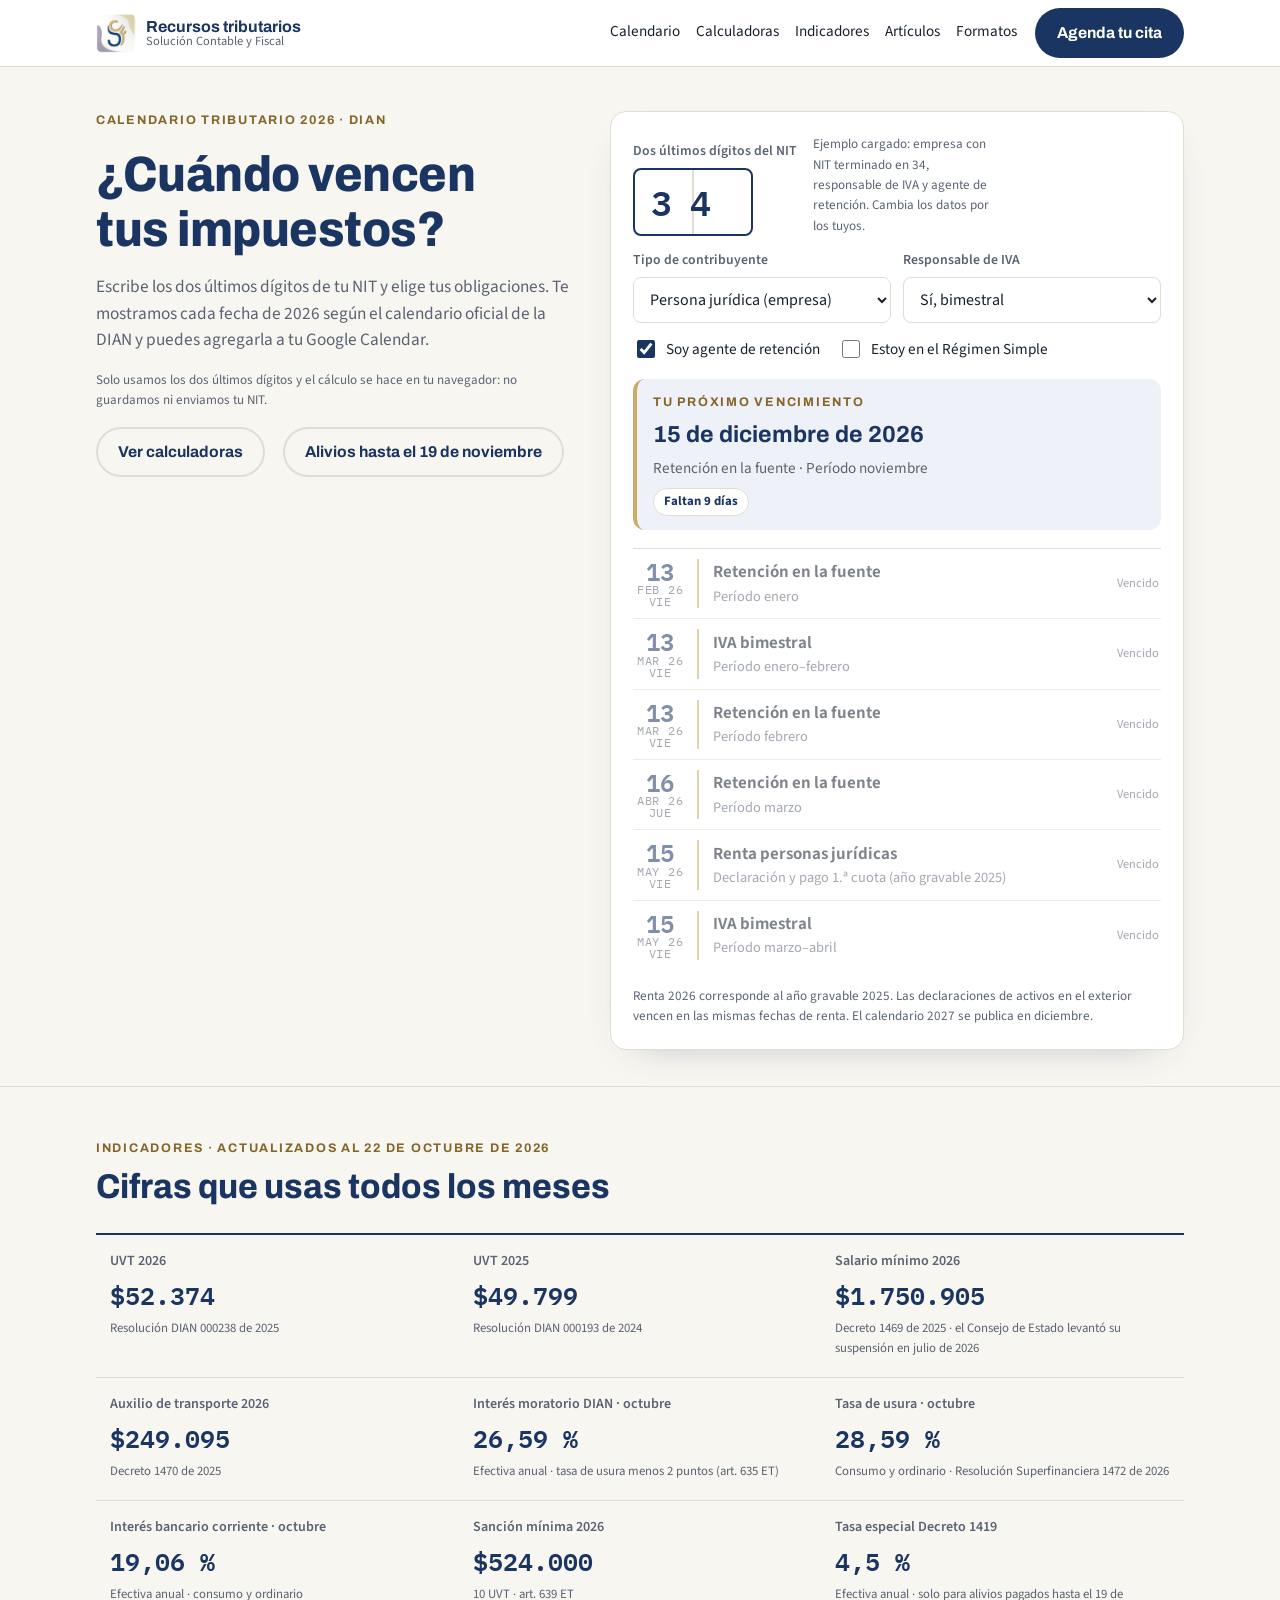
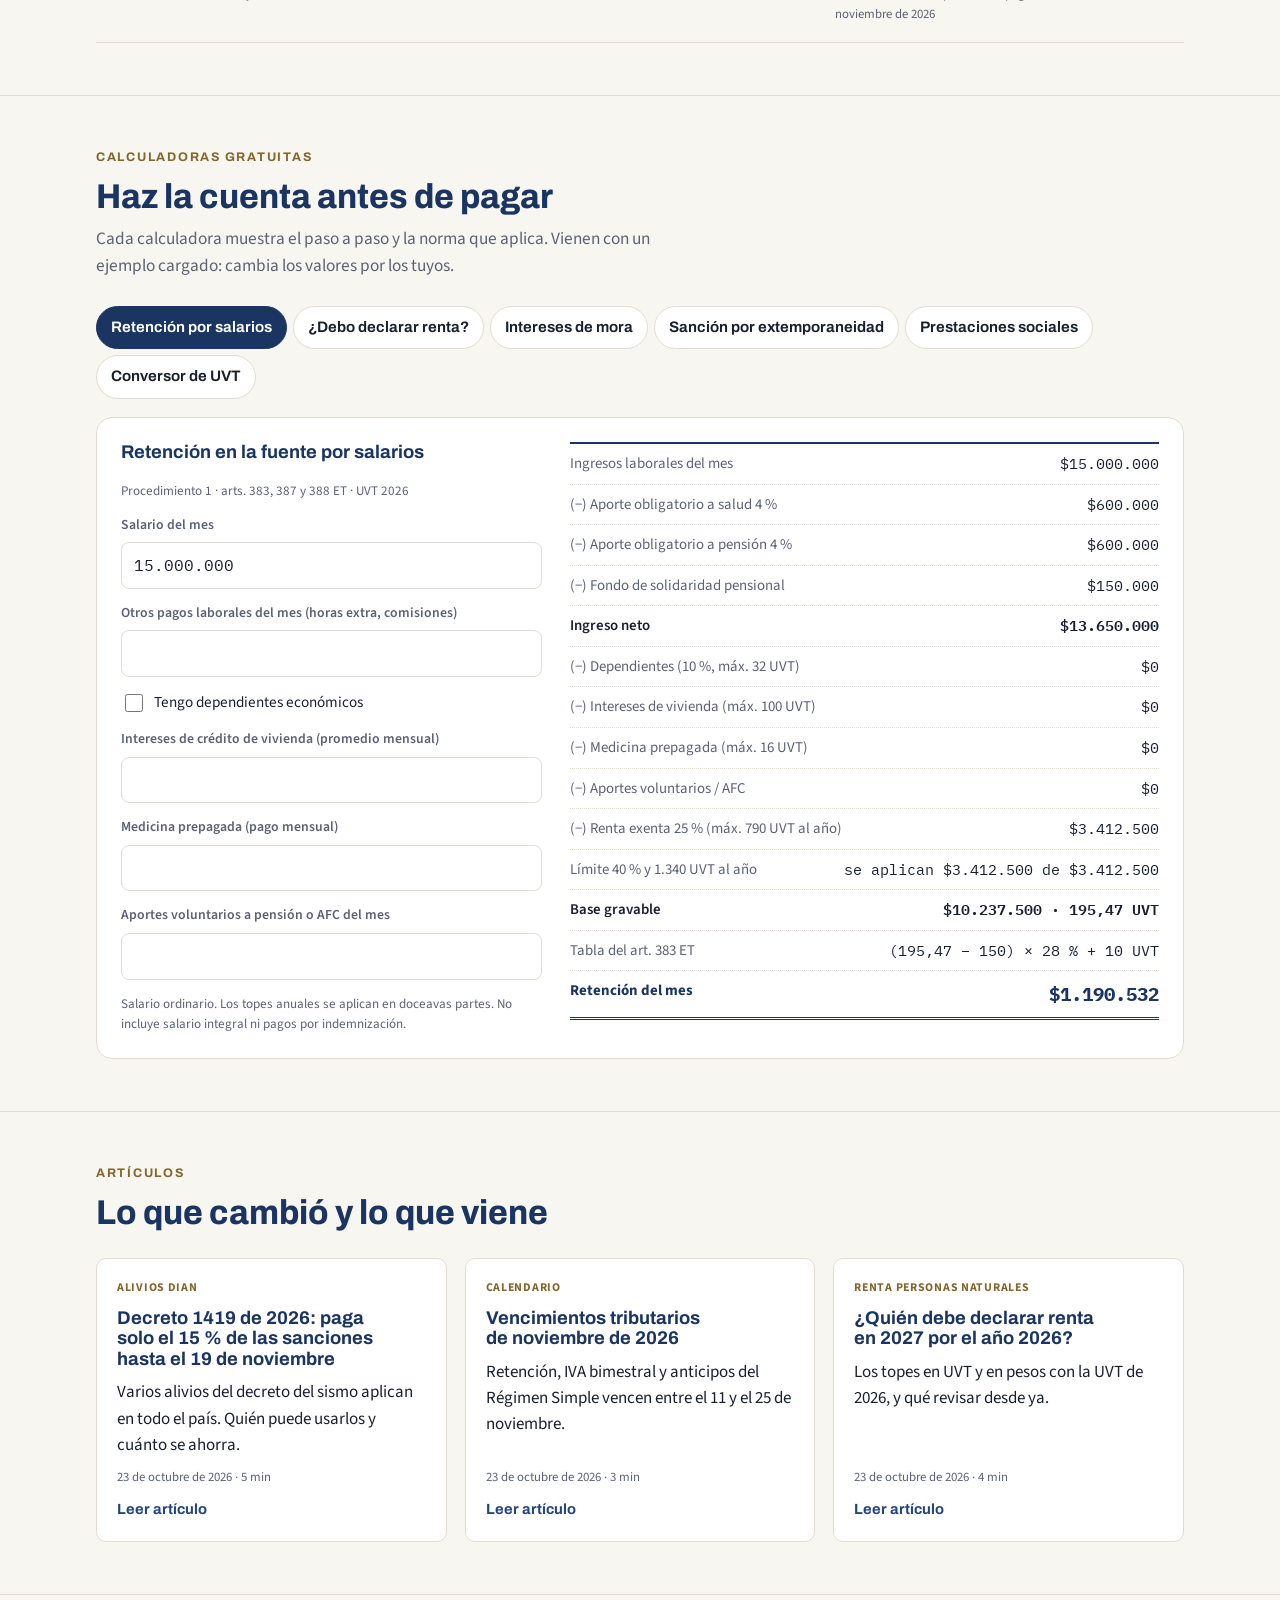
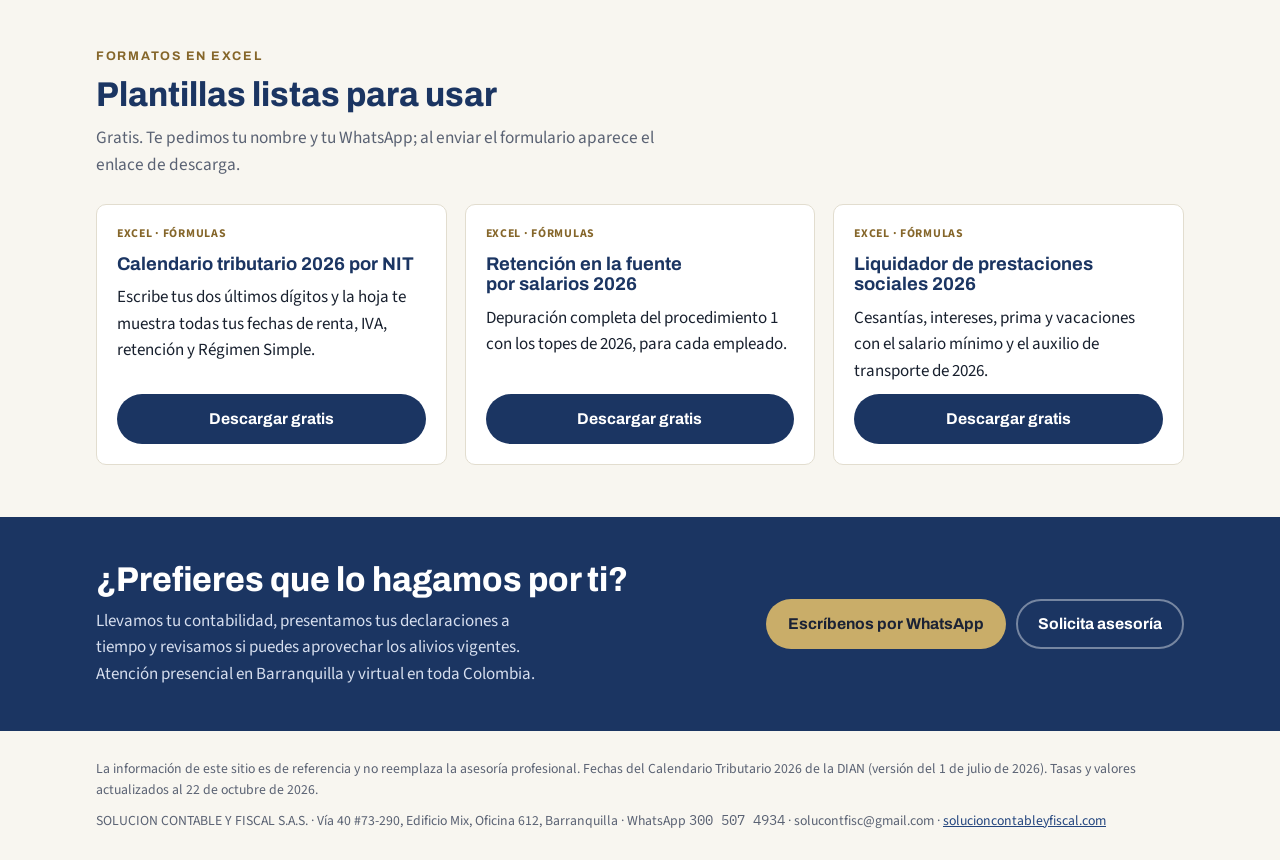
==== index.html @ 1f10cc4e "Conecta el formulario de descarga de formatos Co-Authored-By: Claude Opus 5.5 <noreply@anthropic.com" ====
<!doctype html>
<html lang="es-CO">
<head>
<meta charset="utf-8">
<meta name="viewport" content="width=device-width, initial-scale=1, viewport-fit=cover">
<title>Calendario tributario 2026 y calculadoras | Solución Contable y Fiscal</title>
<meta name="description" content="Consulta tus fechas del calendario tributario 2026 con los dos últimos dígitos del NIT y usa calculadoras gratis de retención en la fuente, intereses de mora, sanciones y prestaciones sociales.">
<link rel="canonical" href="https://recursos.solucioncontableyfiscal.com/">
<meta property="og:type" content="website"><meta property="og:title" content="Calendario tributario 2026 y calculadoras | Solución Contable y Fiscal"><meta property="og:description" content="Consulta tus fechas del calendario tributario 2026 con los dos últimos dígitos del NIT y usa calculadoras gratis de retención en la fuente, intereses de mora, sanciones y prestaciones sociales."><meta property="og:url" content="https://recursos.solucioncontableyfiscal.com/"><meta property="og:image" content="https://recursos.solucioncontableyfiscal.com/assets/logo-512.png"><meta property="og:locale" content="es_CO">
<link rel="icon" href="assets/logo-32.png" sizes="32x32"><link rel="apple-touch-icon" href="assets/logo-192.png">
<link rel="preconnect" href="https://fonts.googleapis.com"><link rel="preconnect" href="https://fonts.gstatic.com" crossorigin><link rel="stylesheet" href="https://fonts.googleapis.com/css2?family=Archivo:wdth,wght@75..125,600..800&family=IBM+Plex+Mono:wght@500;600&family=Source+Sans+3:wght@400;600;700&display=swap">
<link rel="stylesheet" href="assets/site.css">
<script type="application/ld+json">{"@context": "https://schema.org", "@type": "AccountingService", "name": "Solución Contable y Fiscal", "legalName": "SOLUCION CONTABLE Y FISCAL S.A.S.", "url": "https://solucioncontableyfiscal.com/", "telephone": "+57 300 507 4934", "email": "solucontfisc@gmail.com", "address": {"@type": "PostalAddress", "streetAddress": "Vía 40 #73-290, Edificio Mix, Oficina 612", "addressLocality": "Barranquilla", "addressRegion": "Atlántico", "postalCode": "080001", "addressCountry": "CO"}, "areaServed": "CO", "sameAs": ["https://www.instagram.com/soluconfis/", "https://www.facebook.com/solucioncontableyfiscal.co/", "https://www.tiktok.com/@solucin.contable1", "https://www.youtube.com/channel/UC9xpKEirltQN0SBlPLFSmeg"]}</script>
</head>
<body>
<header class="top"><div class="wrap">
  <a class="brand" href="index.html"><img src="assets/logo-96.png" alt="Logo de Solución Contable y Fiscal" width="40" height="40"><span><b>Recursos tributarios</b><small>Solución Contable y Fiscal</small></span></a>
  <nav class="nav" aria-label="Secciones">
    <a href="index.html#calendario">Calendario</a><a href="index.html#calculadoras">Calculadoras</a><a href="index.html#indicadores">Indicadores</a><a href="index.html#articulos">Artículos</a><a href="index.html#formatos">Formatos</a>
  </nav>
  <a class="btn btn-primary" href="https://calendar.app.google/NaQe5qqNjgy27SrF7" target="_blank" rel="noopener">Agenda tu cita</a>
</div></header>
<main>
<section class="hero" id="calendario"><div class="wrap hero-grid">
  <div class="hero-copy">
    <span class="eyebrow">Calendario tributario 2026 · DIAN</span>
    <h1>¿Cuándo vencen tus impuestos?</h1>
    <p class="lede">Escribe los dos últimos dígitos de tu NIT y elige tus obligaciones. Te mostramos cada fecha de 2026 según el calendario oficial de la DIAN y puedes agregarla a tu Google Calendar.</p>
    <p class="note">Solo usamos los dos últimos dígitos y el cálculo se hace en tu navegador: no guardamos ni enviamos tu NIT.</p>
    <div class="checks"><a class="btn btn-ghost" href="#calculadoras">Ver calculadoras</a><a class="btn btn-ghost" href="articulos/decreto-1419-2026-alivios-dian.html">Alivios hasta el 19 de noviembre</a></div>
  </div>
  <div class="cal-card">
    <form id="cal-form" class="cal-form" autocomplete="off">
      <div class="nit-row">
        <label class="field" for="cal-nit"><span>Dos últimos dígitos del NIT</span>
          <input class="nit" id="cal-nit" name="cal-nit" inputmode="numeric" pattern="[0-9]*" maxlength="2" value="34" aria-describedby="nit-cap"></label>
        <p class="nit-cap" id="nit-cap">Ejemplo cargado: empresa con NIT terminado en 34, responsable de IVA y agente de retención. Cambia los datos por los tuyos.</p>
      </div>
      <div class="cal-grid2">
        <label class="field" for="cal-tipo"><span>Tipo de contribuyente</span>
          <select id="cal-tipo"><option value="pn">Persona natural</option><option value="pj" selected>Persona jurídica (empresa)</option><option value="gc">Gran contribuyente</option></select></label>
        <label class="field" for="cal-iva"><span>Responsable de IVA</span>
          <select id="cal-iva"><option value="">No soy responsable de IVA</option><option value="bim" selected>Sí, bimestral</option><option value="cuat">Sí, cuatrimestral</option></select></label>
      </div>
      <div class="checks">
        <label class="check" for="cal-ret"><input type="checkbox" id="cal-ret" checked> Soy agente de retención</label>
        <label class="check" for="cal-rst"><input type="checkbox" id="cal-rst"> Estoy en el Régimen Simple</label>
      </div>
    </form>
    <div class="next" id="cal-next" aria-live="polite"></div>
    <div id="cal-res"></div>
    <p class="note">Renta 2026 corresponde al año gravable 2025. Las declaraciones de activos en el exterior vencen en las mismas fechas de renta. El calendario 2027 se publica en diciembre.</p>
  </div>
</div></section>

<section class="section" id="indicadores"><div class="wrap">
  <div class="sec-head"><span class="eyebrow">Indicadores · actualizados al 22 de octubre de 2026</span><h2>Cifras que usas todos los meses</h2></div>
  <div class="ind-grid">
    <div class="ind"><span class="ind-k">UVT 2026</span><span class="ind-v">$52.374</span><span class="ind-s">Resolución DIAN 000238 de 2025</span></div>
    <div class="ind"><span class="ind-k">UVT 2025</span><span class="ind-v">$49.799</span><span class="ind-s">Resolución DIAN 000193 de 2024</span></div>
    <div class="ind"><span class="ind-k">Salario mínimo 2026</span><span class="ind-v">$1.750.905</span><span class="ind-s">Decreto 1469 de 2025 · el Consejo de Estado levantó su suspensión en julio de 2026</span></div>
    <div class="ind"><span class="ind-k">Auxilio de transporte 2026</span><span class="ind-v">$249.095</span><span class="ind-s">Decreto 1470 de 2025</span></div>
    <div class="ind"><span class="ind-k">Interés moratorio DIAN · octubre</span><span class="ind-v">26,59 %</span><span class="ind-s">Efectiva anual · tasa de usura menos 2 puntos (art. 635 ET)</span></div>
    <div class="ind"><span class="ind-k">Tasa de usura · octubre</span><span class="ind-v">28,59 %</span><span class="ind-s">Consumo y ordinario · Resolución Superfinanciera 1472 de 2026</span></div>
    <div class="ind"><span class="ind-k">Interés bancario corriente · octubre</span><span class="ind-v">19,06 %</span><span class="ind-s">Efectiva anual · consumo y ordinario</span></div>
    <div class="ind"><span class="ind-k">Sanción mínima 2026</span><span class="ind-v">$524.000</span><span class="ind-s">10 UVT · art. 639 ET</span></div>
    <div class="ind"><span class="ind-k">Tasa especial Decreto 1419</span><span class="ind-v">4,5 %</span><span class="ind-s">Efectiva anual · solo para alivios pagados hasta el 19 de noviembre de 2026</span></div>
  </div>
</div></section>

<section class="section" id="calculadoras"><div class="wrap">
  <div class="sec-head"><span class="eyebrow">Calculadoras gratuitas</span><h2>Haz la cuenta antes de pagar</h2><p class="lede">Cada calculadora muestra el paso a paso y la norma que aplica. Vienen con un ejemplo cargado: cambia los valores por los tuyos.</p></div>
  <div class="tablist" role="tablist" aria-label="Calculadoras">
    <button role="tab" id="t-rt" aria-controls="rt" aria-selected="true">Retención por salarios</button>
    <button role="tab" id="t-dd" aria-controls="dd" aria-selected="false" tabindex="-1">¿Debo declarar renta?</button>
    <button role="tab" id="t-mo" aria-controls="mo" aria-selected="false" tabindex="-1">Intereses de mora</button>
    <button role="tab" id="t-sa" aria-controls="sa" aria-selected="false" tabindex="-1">Sanción por extemporaneidad</button>
    <button role="tab" id="t-pr" aria-controls="pr" aria-selected="false" tabindex="-1">Prestaciones sociales</button>
    <button role="tab" id="t-uvt" aria-controls="uvt" aria-selected="false" tabindex="-1">Conversor de UVT</button>
  </div>

  <div class="panel" role="tabpanel" id="rt" aria-labelledby="t-rt">
    <form id="f-rt"><h3>Retención en la fuente por salarios</h3><p class="src">Procedimiento 1 · arts. 383, 387 y 388 ET · UVT 2026</p>
      <label class="field" for="rt-sal"><span>Salario del mes</span><input type="text" inputmode="numeric" data-money id="rt-sal" value="15.000.000"></label>
      <label class="field" for="rt-otros"><span>Otros pagos laborales del mes (horas extra, comisiones)</span><input type="text" inputmode="numeric" data-money id="rt-otros" value=""></label>
      <label class="check" for="rt-dep"><input type="checkbox" id="rt-dep"> Tengo dependientes económicos</label>
      <label class="field" for="rt-viv"><span>Intereses de crédito de vivienda (promedio mensual)</span><input type="text" inputmode="numeric" data-money id="rt-viv" value=""></label>
      <label class="field" for="rt-pre"><span>Medicina prepagada (pago mensual)</span><input type="text" inputmode="numeric" data-money id="rt-pre" value=""></label>
      <label class="field" for="rt-vol"><span>Aportes voluntarios a pensión o AFC del mes</span><input type="text" inputmode="numeric" data-money id="rt-vol" value=""></label>
      <p class="src">Salario ordinario. Los topes anuales se aplican en doceavas partes. No incluye salario integral ni pagos por indemnización.</p>
    </form>
    <div id="rt-res" aria-live="polite"></div>
  </div>

  <div class="panel" role="tabpanel" id="dd" aria-labelledby="t-dd" hidden>
    <form id="f-dd"><h3>¿Debo declarar renta?</h3><p class="src">Personas naturales residentes · arts. 592, 593 y 594-3 ET</p>
      <label class="field" for="dd-ag"><span>Año gravable</span><select id="dd-ag"><option value="2026" selected>2026 (se declara en 2027)</option><option value="2025">2025 (se declaró en 2026)</option></select></label>
      <label class="field" for="dd-pat"><span>Patrimonio bruto al 31 de diciembre</span><input type="text" inputmode="numeric" data-money id="dd-pat" value="180.000.000"></label>
      <label class="field" for="dd-ing"><span>Ingresos brutos del año</span><input type="text" inputmode="numeric" data-money id="dd-ing" value="80.000.000"></label>
      <label class="field" for="dd-tc"><span>Consumos con tarjeta de crédito</span><input type="text" inputmode="numeric" data-money id="dd-tc" value=""></label>
      <label class="field" for="dd-com"><span>Compras y consumos totales</span><input type="text" inputmode="numeric" data-money id="dd-com" value=""></label>
      <label class="field" for="dd-con"><span>Consignaciones, depósitos o inversiones</span><input type="text" inputmode="numeric" data-money id="dd-con" value=""></label>
      <label class="check" for="dd-iva"><input type="checkbox" id="dd-iva"> Soy responsable de IVA</label>
    </form>
    <div id="dd-res" aria-live="polite"></div>
  </div>

  <div class="panel" role="tabpanel" id="mo" aria-labelledby="t-mo" hidden>
    <form id="f-mo"><h3>Intereses de mora con la DIAN</h3><p class="src">Arts. 634 y 635 ET · interés simple diario con la tasa vigente al momento del pago</p>
      <label class="field" for="mo-cap"><span>Impuesto o retención en mora (capital)</span><input type="text" inputmode="numeric" data-money id="mo-cap" value="5.000.000"></label>
      <div class="cal-grid2">
        <label class="field" for="mo-venc"><span>Fecha de vencimiento</span><input type="date" id="mo-venc" value="2026-07-24"></label>
        <label class="field" for="mo-pago"><span>Fecha de pago</span><input type="date" id="mo-pago" value="2026-10-23" data-today></label>
      </div>
      <label class="field" for="mo-mes"><span>Mes del pago (define la tasa)</span><select id="mo-mes"><option value="2026-01">Enero 2026</option><option value="2026-02">Febrero 2026</option><option value="2026-03">Marzo 2026</option><option value="2026-04">Abril 2026</option><option value="2026-05">Mayo 2026</option><option value="2026-06">Junio 2026</option><option value="2026-07">Julio 2026</option><option value="2026-08">Agosto 2026</option><option value="2026-09">Septiembre 2026</option><option value="2026-10" selected>Octubre 2026</option></select></label>
      <p class="src">Los intereses se calculan sobre el impuesto, no sobre las sanciones. La tasa de noviembre se publica a fin de mes.</p>
    </form>
    <div id="mo-res" aria-live="polite"></div>
  </div>

  <div class="panel" role="tabpanel" id="sa" aria-labelledby="t-sa" hidden>
    <form id="f-sa"><h3>Sanción por extemporaneidad</h3><p class="src">Antes de emplazamiento · art. 641 ET · con impuesto a cargo</p>
      <label class="field" for="sa-imp"><span>Impuesto a cargo de la declaración</span><input type="text" inputmode="numeric" data-money id="sa-imp" value="3.000.000"></label>
      <div class="cal-grid2">
        <label class="field" for="sa-venc"><span>Fecha de vencimiento</span><input type="date" id="sa-venc" value="2026-09-04"></label>
        <label class="field" for="sa-pres"><span>Fecha de presentación</span><input type="date" id="sa-pres" value="2026-10-23" data-today></label>
      </div>
      <p class="src">Puede reducirse al 50 % o al 75 % si cumples los requisitos del art. 640 ET. Si la declaración no tiene impuesto a cargo, la sanción se calcula sobre los ingresos: consúltanos.</p>
    </form>
    <div id="sa-res" aria-live="polite"></div>
  </div>

  <div class="panel" role="tabpanel" id="pr" aria-labelledby="t-pr" hidden>
    <form id="f-pr"><h3>Prestaciones sociales</h3><p class="src">Cesantías, intereses, prima y vacaciones · Código Sustantivo del Trabajo</p>
      <label class="field" for="pr-sal"><span>Salario mensual</span><input type="text" inputmode="numeric" data-money id="pr-sal" value="1.750.905"></label>
      <div class="cal-grid2">
        <label class="field" for="pr-ini"><span>Desde</span><input type="date" id="pr-ini" value="2026-01-01"></label>
        <label class="field" for="pr-fin"><span>Hasta</span><input type="date" id="pr-fin" value="2026-10-23" data-today></label>
      </div>
      <label class="check" for="pr-aux"><input type="checkbox" id="pr-aux" checked> Incluir auxilio de transporte (salario hasta 2 SMMLV)</label>
      <p class="src">Supone que no se han pagado cesantías ni tomado vacaciones en el período. Salario fijo, sin recargos ni comisiones.</p>
    </form>
    <div id="pr-res" aria-live="polite"></div>
  </div>

  <div class="panel" role="tabpanel" id="uvt" aria-labelledby="t-uvt" hidden>
    <form id="f-uvt"><h3>Conversor de UVT</h3><p class="src">Art. 868 ET</p>
      <label class="field" for="uvt-anio"><span>Año</span><select id="uvt-anio"><option value="2026" selected>2026 · $52.374</option><option value="2025">2025 · $49.799</option></select></label>
      <label class="field" for="uvt-pesos"><span>Pesos a UVT</span><input type="text" inputmode="numeric" data-money id="uvt-pesos" value="1.000.000"></label>
      <label class="field" for="uvt-uvt"><span>UVT a pesos</span><input type="number" step="0.01" min="0" id="uvt-uvt" value="10"></label>
    </form>
    <div id="uvt-res" aria-live="polite"></div>
  </div>
</div></section>

<section class="section" id="articulos"><div class="wrap">
  <div class="sec-head"><span class="eyebrow">Artículos</span><h2>Lo que cambió y lo que viene</h2></div>
  <div class="cards3">
    <a class="card" href="articulos/decreto-1419-2026-alivios-dian.html"><span class="tag">Alivios DIAN</span><h3>Decreto 1419 de 2026: paga solo el 15 % de las sanciones hasta el 19 de noviembre</h3><p>Varios alivios del decreto del sismo aplican en todo el país. Quién puede usarlos y cuánto se ahorra.</p><span class="meta">23 de octubre de 2026 · 5 min</span><span class="go">Leer artículo</span></a>
    <a class="card" href="articulos/vencimientos-noviembre-2026.html"><span class="tag">Calendario</span><h3>Vencimientos tributarios de noviembre de 2026</h3><p>Retención, IVA bimestral y anticipos del Régimen Simple vencen entre el 11 y el 25 de noviembre.</p><span class="meta">23 de octubre de 2026 · 3 min</span><span class="go">Leer artículo</span></a>
    <a class="card" href="articulos/quien-debe-declarar-renta-2027.html"><span class="tag">Renta personas naturales</span><h3>¿Quién debe declarar renta en 2027 por el año 2026?</h3><p>Los topes en UVT y en pesos con la UVT de 2026, y qué revisar desde ya.</p><span class="meta">23 de octubre de 2026 · 4 min</span><span class="go">Leer artículo</span></a>
  </div>
</div></section>

<section class="section" id="formatos"><div class="wrap">
  <div class="sec-head"><span class="eyebrow">Formatos en Excel</span><h2>Plantillas listas para usar</h2><p class="lede">Gratis. Te pedimos tu nombre y tu WhatsApp; al enviar el formulario aparece el enlace de descarga.</p></div>
  <div class="cards3">
    <div class="card"><span class="tag">Excel · fórmulas</span><h3>Calendario tributario 2026 por NIT</h3><p>Escribe tus dos últimos dígitos y la hoja te muestra todas tus fechas de renta, IVA, retención y Régimen Simple.</p><a class="btn btn-primary" href="https://forms.gle/CyQ64XtjGx3GynNW8" target="_blank" rel="noopener">Descargar gratis</a></div>
    <div class="card"><span class="tag">Excel · fórmulas</span><h3>Retención en la fuente por salarios 2026</h3><p>Depuración completa del procedimiento 1 con los topes de 2026, para cada empleado.</p><a class="btn btn-primary" href="https://forms.gle/CyQ64XtjGx3GynNW8" target="_blank" rel="noopener">Descargar gratis</a></div>
    <div class="card"><span class="tag">Excel · fórmulas</span><h3>Liquidador de prestaciones sociales 2026</h3><p>Cesantías, intereses, prima y vacaciones con el salario mínimo y el auxilio de transporte de 2026.</p><a class="btn btn-primary" href="https://forms.gle/CyQ64XtjGx3GynNW8" target="_blank" rel="noopener">Descargar gratis</a></div>
  </div>
</div></section>
</main>
<section class="cta"><div class="wrap">
  <div><h2>¿Prefieres que lo hagamos por ti?</h2>
  <p>Llevamos tu contabilidad, presentamos tus declaraciones a tiempo y revisamos si puedes aprovechar los alivios vigentes. Atención presencial en Barranquilla y virtual en toda Colombia.</p></div>
  <div class="btns"><a class="btn btn-gold" href="https://wa.me/573005074934" target="_blank" rel="noopener">Escríbenos por WhatsApp</a><a class="btn btn-ghost" href="https://forms.gle/e7yWGi6NWT7gZv5R6" target="_blank" rel="noopener">Solicita asesoría</a></div>
</div></section>
<footer class="foot"><div class="wrap">
  <p>La información de este sitio es de referencia y no reemplaza la asesoría profesional. Fechas del Calendario Tributario 2026 de la DIAN (versión del 1 de julio de 2026). Tasas y valores actualizados al 22 de octubre de 2026.</p>
  <p>SOLUCION CONTABLE Y FISCAL S.A.S. · Vía 40 #73-290, Edificio Mix, Oficina 612, Barranquilla · WhatsApp <span class="num">300 507 4934</span> · solucontfisc@gmail.com · <a href="https://solucioncontableyfiscal.com/" target="_blank" rel="noopener">solucioncontableyfiscal.com</a></p>
</div></footer>
<script src="assets/data.js"></script><script src="assets/calc.js"></script><script>(function(){var d=new Date(),s=d.getFullYear()+"-"+String(d.getMonth()+1).padStart(2,"0")+"-"+String(d.getDate()).padStart(2,"0");
document.querySelectorAll("input[data-today]").forEach(function(e){e.value=s;});
var m=document.getElementById("mo-mes");if(m){var k=s.slice(0,7);var ok=[].some.call(m.options,function(o){return o.value===k;});if(ok)m.value=k;}})();</script><script src="assets/ui.js"></script>
</body>
</html>
---- assets/site.css ----
/* Layout: libro auxiliar — una columna de trabajo ancha, cifras en tipografía tabular, reglas doradas que separan secciones como en un folio contable. */
:root {
  --navy: #1b3562;
  --navy-2: #24467f;
  --gold: #c9ad69;
  --gold-ink: #85662a;
  --paper: #f8f6f0;
  --surface: #ffffff;
  --ink: #18202e;
  --muted: #5a6273;
  --line: #e2ddcf;
  --tint: #eef1f7;
  --heading: #1b3562;
  --urgent: #b42b2b;
  --ok: #2c7a4b;
  --font-display: "Archivo", "Arial Narrow", Arial, sans-serif;
  --font-body: "Source Sans 3", "Segoe UI", Roboto, Arial, sans-serif;
  --font-num: "IBM Plex Mono", ui-monospace, "SFMono-Regular", Menlo, Consolas, monospace;
  --radius: 10px;
}
@media (prefers-color-scheme: dark) {
  :root:not([data-theme="light"]) {
    --paper: #0e1521; --surface: #152031; --ink: #e7ebf2; --muted: #a2acbd; --line: #263450;
    --tint: #1b2a42; --heading: #cfdcf5; --gold: #d8bc78; --gold-ink: #e0c587; --navy-2: #3a63a8;
    --urgent: #ff8a80; --ok: #7fd3a1; color-scheme: dark;
  }
}
:root[data-theme="dark"] {
  --paper: #0e1521; --surface: #152031; --ink: #e7ebf2; --muted: #a2acbd; --line: #263450;
  --tint: #1b2a42; --heading: #cfdcf5; --gold: #d8bc78; --gold-ink: #e0c587; --navy-2: #3a63a8;
  --urgent: #ff8a80; --ok: #7fd3a1; color-scheme: dark;
}
* { box-sizing: border-box; }
html { scroll-behavior: smooth; }
@media (prefers-reduced-motion: reduce) { html { scroll-behavior: auto; } }
body { margin: 0; background: var(--paper); color: var(--ink); font-family: var(--font-body); font-size: 17px; line-height: 1.55; }
a { color: var(--navy-2); }
:focus-visible { outline: 3px solid var(--gold); outline-offset: 2px; border-radius: 4px; }
.wrap { max-width: 1120px; margin: 0 auto; padding-left: max(16px, env(safe-area-inset-left, 0px)); padding-right: max(16px, env(safe-area-inset-right, 0px)); }
h1, h2, h3 { font-family: var(--font-display); color: var(--heading); line-height: 1.12; text-wrap: balance; margin: 0; }
h1 { font-size: clamp(2rem, 4.4vw, 3.1rem); font-weight: 800; letter-spacing: -0.01em; font-stretch: 92%; }
h2 { font-size: clamp(1.55rem, 3vw, 2.15rem); font-weight: 750; font-stretch: 95%; }
h3 { font-size: 1.15rem; font-weight: 700; }
p { margin: 0; }
.eyebrow { display: block; font-family: var(--font-display); font-size: .78rem; font-weight: 700; letter-spacing: .14em; text-transform: uppercase; color: var(--gold-ink); }
.lede { color: var(--muted); max-width: 62ch; font-size: 1.08rem; }
.num, time, .ledger dd, .ind-v { font-family: var(--font-num); font-variant-numeric: tabular-nums; }

/* Encabezado */
body::before { content: ""; position: fixed; inset: 0 0 auto; height: env(safe-area-inset-top, 0px); z-index: 10; background: var(--surface); }
.top { position: sticky; top: env(safe-area-inset-top, 0px); z-index: 9; background: var(--surface); border-bottom: 1px solid var(--line); }
.top .wrap { display: flex; align-items: center; gap: 18px; min-height: 64px; flex-wrap: wrap; padding-block: 8px; }
.brand { display: flex; align-items: center; gap: 10px; text-decoration: none; color: var(--heading); margin-right: auto; }
.brand img { width: 40px; height: 40px; border-radius: 8px; }
.brand span { display: flex; flex-direction: column; line-height: 1.1; }
.brand b { font-family: var(--font-display); font-size: 1rem; }
.brand small { font-size: .78rem; color: var(--muted); }
.nav { display: flex; gap: 4px 16px; flex-wrap: wrap; font-size: .95rem; }
.nav a { color: var(--ink); text-decoration: none; padding: 4px 0; border-bottom: 2px solid transparent; }
.nav a:hover { border-color: var(--gold); }
.btn { display: inline-flex; align-items: center; justify-content: center; gap: 8px; font-family: var(--font-display); font-weight: 700; font-size: .98rem; text-decoration: none; border-radius: 999px; padding: 11px 20px; border: 2px solid transparent; cursor: pointer; }
.btn-primary { background: var(--navy); color: #fff; }
.btn-primary:hover { background: var(--navy-2); }
.btn-gold { background: var(--gold); color: #1b2235; }
.btn-ghost { border-color: var(--line); color: var(--heading); background: transparent; }
.btn-ghost:hover { border-color: var(--gold); }

/* Hero / calendario */
.hero { padding-block: 44px 36px; }
.hero-grid { display: grid; grid-template-columns: minmax(0, 5fr) minmax(0, 6fr); gap: 36px; align-items: start; }
.hero-copy { display: grid; gap: 16px; }
.cal-card { background: var(--surface); border: 1px solid var(--line); border-radius: 16px; padding: 22px; display: grid; gap: 18px; box-shadow: 0 14px 40px -28px rgba(27, 53, 98, .45); }
.cal-form { display: grid; gap: 14px; }
.nit-row { display: flex; gap: 16px; align-items: end; flex-wrap: wrap; }
.field { display: grid; gap: 6px; min-width: 0; }
.field > span, .fld-label { font-size: .86rem; font-weight: 600; color: var(--muted); }
.nit { font-family: var(--font-num); font-size: 2.2rem; font-weight: 600; width: 3.4em; letter-spacing: .5em; padding: 6px 0 6px .45em; text-align: left; color: var(--heading);
  border: 2px solid var(--navy); border-radius: 8px; background:
  linear-gradient(90deg, transparent calc(50% - 1px), var(--line) calc(50% - 1px), var(--line) calc(50% + 1px), transparent calc(50% + 1px)), var(--surface); }
.nit-cap { font-size: .82rem; color: var(--muted); max-width: 26ch; }
select, input[type=text], input[type=date], input[type=number] { font: inherit; font-size: 1rem; padding: 10px 12px; border: 1px solid var(--line); border-radius: 8px; background: var(--surface); color: var(--ink); width: 100%; min-width: 0; }
input[data-money] { font-family: var(--font-num); font-variant-numeric: tabular-nums; }
.checks { display: flex; flex-wrap: wrap; gap: 8px 18px; }
.check { display: inline-flex; align-items: center; gap: 8px; font-size: .95rem; cursor: pointer; }
.check input { width: 18px; height: 18px; accent-color: var(--navy); }
.cal-grid2 { display: grid; grid-template-columns: 1fr 1fr; gap: 12px; }
.next { display: grid; gap: 4px; padding: 14px 16px; border-radius: 12px; background: var(--tint); border-left: 4px solid var(--gold); }
.next:empty { display: none; }
.next-date { font-family: var(--font-display); font-size: 1.45rem; color: var(--heading); }
.next-what { color: var(--muted); font-size: .95rem; }
.pill { justify-self: start; font-size: .8rem; font-weight: 700; padding: 3px 10px; border-radius: 999px; margin-top: 4px; }
.pill-soon { background: var(--surface); color: var(--heading); border: 1px solid var(--line); }
.pill-urgent { background: var(--urgent); color: #fff; }
.due-list { list-style: none; margin: 0; padding: 0; display: grid; max-height: 420px; overflow: auto; border-top: 1px solid var(--line); }
.due { display: grid; grid-template-columns: 64px minmax(0, 1fr) auto; gap: 14px; align-items: center; padding: 10px 2px; border-bottom: 1px solid var(--line); }
.due time { display: grid; justify-items: center; line-height: 1.05; border-right: 2px solid var(--gold); padding-right: 12px; }
.due time .d { font-size: 1.5rem; font-weight: 600; color: var(--heading); }
.due time .m, .due time .w { font-size: .72rem; text-transform: uppercase; letter-spacing: .06em; color: var(--muted); }
.due-txt { display: grid; min-width: 0; }
.due-txt b { font-weight: 650; }
.due-txt span { color: var(--muted); font-size: .9rem; }
.due-add { font-size: .82rem; white-space: nowrap; }
.due-st { font-size: .78rem; color: var(--muted); }
.due.is-past { opacity: .55; }
.due.is-next { background: var(--tint); }
.hint { color: var(--muted); }
.note { font-size: .82rem; color: var(--muted); }

/* Secciones */
.section { padding-block: 52px; border-top: 1px solid var(--line); }
.sec-head { display: grid; gap: 10px; margin-bottom: 26px; }

/* Indicadores */
.ind-grid { display: grid; grid-template-columns: repeat(3, minmax(0, 1fr)); gap: 0; border-top: 2px solid var(--navy); }
.ind { padding: 16px 14px 18px; border-bottom: 1px solid var(--line); display: grid; gap: 4px; align-content: start; }
.ind-k { font-size: .88rem; font-weight: 600; color: var(--muted); }
.ind-v { font-size: 1.55rem; font-weight: 600; color: var(--heading); }
.ind-s { font-size: .8rem; color: var(--muted); }

/* Calculadoras */
.tablist { display: flex; flex-wrap: wrap; gap: 6px; margin-bottom: 18px; }
.tablist button { font: inherit; font-family: var(--font-display); font-weight: 650; font-size: .95rem; padding: 9px 14px; border-radius: 999px; border: 1px solid var(--line); background: var(--surface); color: var(--ink); cursor: pointer; }
.tablist button[aria-selected="true"] { background: var(--navy); border-color: var(--navy); color: #fff; }
.panel { display: grid; grid-template-columns: minmax(0, 5fr) minmax(0, 7fr); gap: 28px; background: var(--surface); border: 1px solid var(--line); border-radius: 16px; padding: 24px; }
.panel[hidden] { display: none; }
.panel form { display: grid; gap: 14px; align-content: start; }
.panel h3 { margin-bottom: 4px; }
.panel .src { font-size: .82rem; color: var(--muted); }
.ledger { margin: 0; display: grid; border-top: 2px solid var(--navy); }
.ledger > div { display: flex; justify-content: space-between; gap: 16px; padding: 8px 0; border-bottom: 1px dotted var(--line); }
.ledger dt { color: var(--muted); font-size: .93rem; min-width: 0; }
.ledger dd { margin: 0; text-align: right; font-size: .95rem; white-space: nowrap; }
.ledger .sub dt, .ledger .sub dd { color: var(--ink); font-weight: 600; }
.ledger .total { border-bottom: 3px double var(--navy); }
.ledger .total dt { color: var(--heading); font-weight: 700; }
.ledger .total dd { font-size: 1.2rem; font-weight: 700; color: var(--heading); }
.ledger .flag dd em { color: var(--urgent); font-style: normal; font-weight: 700; }
.verdict { padding: 12px 14px; border-radius: 10px; margin-bottom: 12px; background: var(--tint); }
.verdict.yes { border-left: 4px solid var(--urgent); }
.verdict.no { border-left: 4px solid var(--ok); }

/* Artículos */
.cards3 { display: grid; grid-template-columns: repeat(3, minmax(0, 1fr)); gap: 18px; }
.card { background: var(--surface); border: 1px solid var(--line); border-radius: var(--radius); padding: 20px; display: flex; flex-direction: column; gap: 10px; text-decoration: none; color: var(--ink); }
.card .btn, .card .go { margin-top: auto; }
.card .meta { margin-top: auto; }
.card .meta + .go { margin-top: 0; }
.tag { align-self: flex-start; }
a.card:hover { border-color: var(--gold); }
.card .meta { font-size: .8rem; color: var(--muted); }
.card .go { font-family: var(--font-display); font-weight: 700; color: var(--navy-2); font-size: .92rem; }
.tag { justify-self: start; font-size: .74rem; font-weight: 700; letter-spacing: .06em; text-transform: uppercase; color: var(--gold-ink); }

/* CTA */
.cta { background: var(--navy); color: #fff; }
.cta .wrap { padding-block: 44px; display: grid; grid-template-columns: minmax(0, 1fr) auto; gap: 24px; align-items: center; }
.cta h2 { color: #fff; }
.cta p { color: #d6deee; margin-top: 8px; max-width: 58ch; }
.cta .btns { display: flex; gap: 10px; flex-wrap: wrap; }
.cta .btn-ghost { color: #fff; border-color: rgba(255,255,255,.4); }
.foot { padding-block: 28px; font-size: .86rem; color: var(--muted); }
.foot .wrap { display: grid; gap: 8px; }

/* Artículo */
.article { padding-block: 40px 56px; }
.article .wrap { max-width: 760px; }
.article h1 { font-size: clamp(1.8rem, 4vw, 2.6rem); margin: 10px 0 14px; }
.article .meta { color: var(--muted); font-size: .9rem; margin-bottom: 26px; }
.article h2 { font-size: 1.45rem; margin: 34px 0 10px; }
.article p, .article li { margin: 0 0 12px; }
.article ul, .article ol { padding-left: 22px; margin: 0 0 14px; }
.article .box { background: var(--surface); border: 1px solid var(--line); border-left: 4px solid var(--gold); border-radius: 10px; padding: 16px 18px; margin: 18px 0; }
.tbl { overflow-x: auto; margin: 14px 0 20px; }
.tbl table { border-collapse: collapse; width: 100%; font-size: .95rem; }
.tbl th, .tbl td { text-align: left; padding: 8px 10px; border-bottom: 1px solid var(--line); vertical-align: top; }
.tbl th { font-family: var(--font-display); color: var(--heading); border-bottom: 2px solid var(--navy); }
.tbl td.n { font-family: var(--font-num); font-variant-numeric: tabular-nums; white-space: nowrap; }
.back { font-family: var(--font-display); font-weight: 700; text-decoration: none; }
.sources { font-size: .86rem; color: var(--muted); }

@media (max-width: 900px) {
  .hero-grid, .panel, .cta .wrap { grid-template-columns: minmax(0, 1fr); }
  .cards3 { grid-template-columns: minmax(0, 1fr); }
}
@media (max-width: 640px) { .ind-grid { grid-template-columns: minmax(0, 1fr); } }
@media (max-width: 520px) {
  body { font-size: 16px; }
  .nav { display: none; }
  .cal-grid2 { grid-template-columns: minmax(0, 1fr); }
  .due { grid-template-columns: 56px minmax(0, 1fr); }
  .due-add, .due-st { grid-column: 2; }
  .panel { padding: 16px; }
  .ledger > div { flex-direction: column; gap: 2px; }
  .ledger dd { text-align: left; white-space: normal; }
}
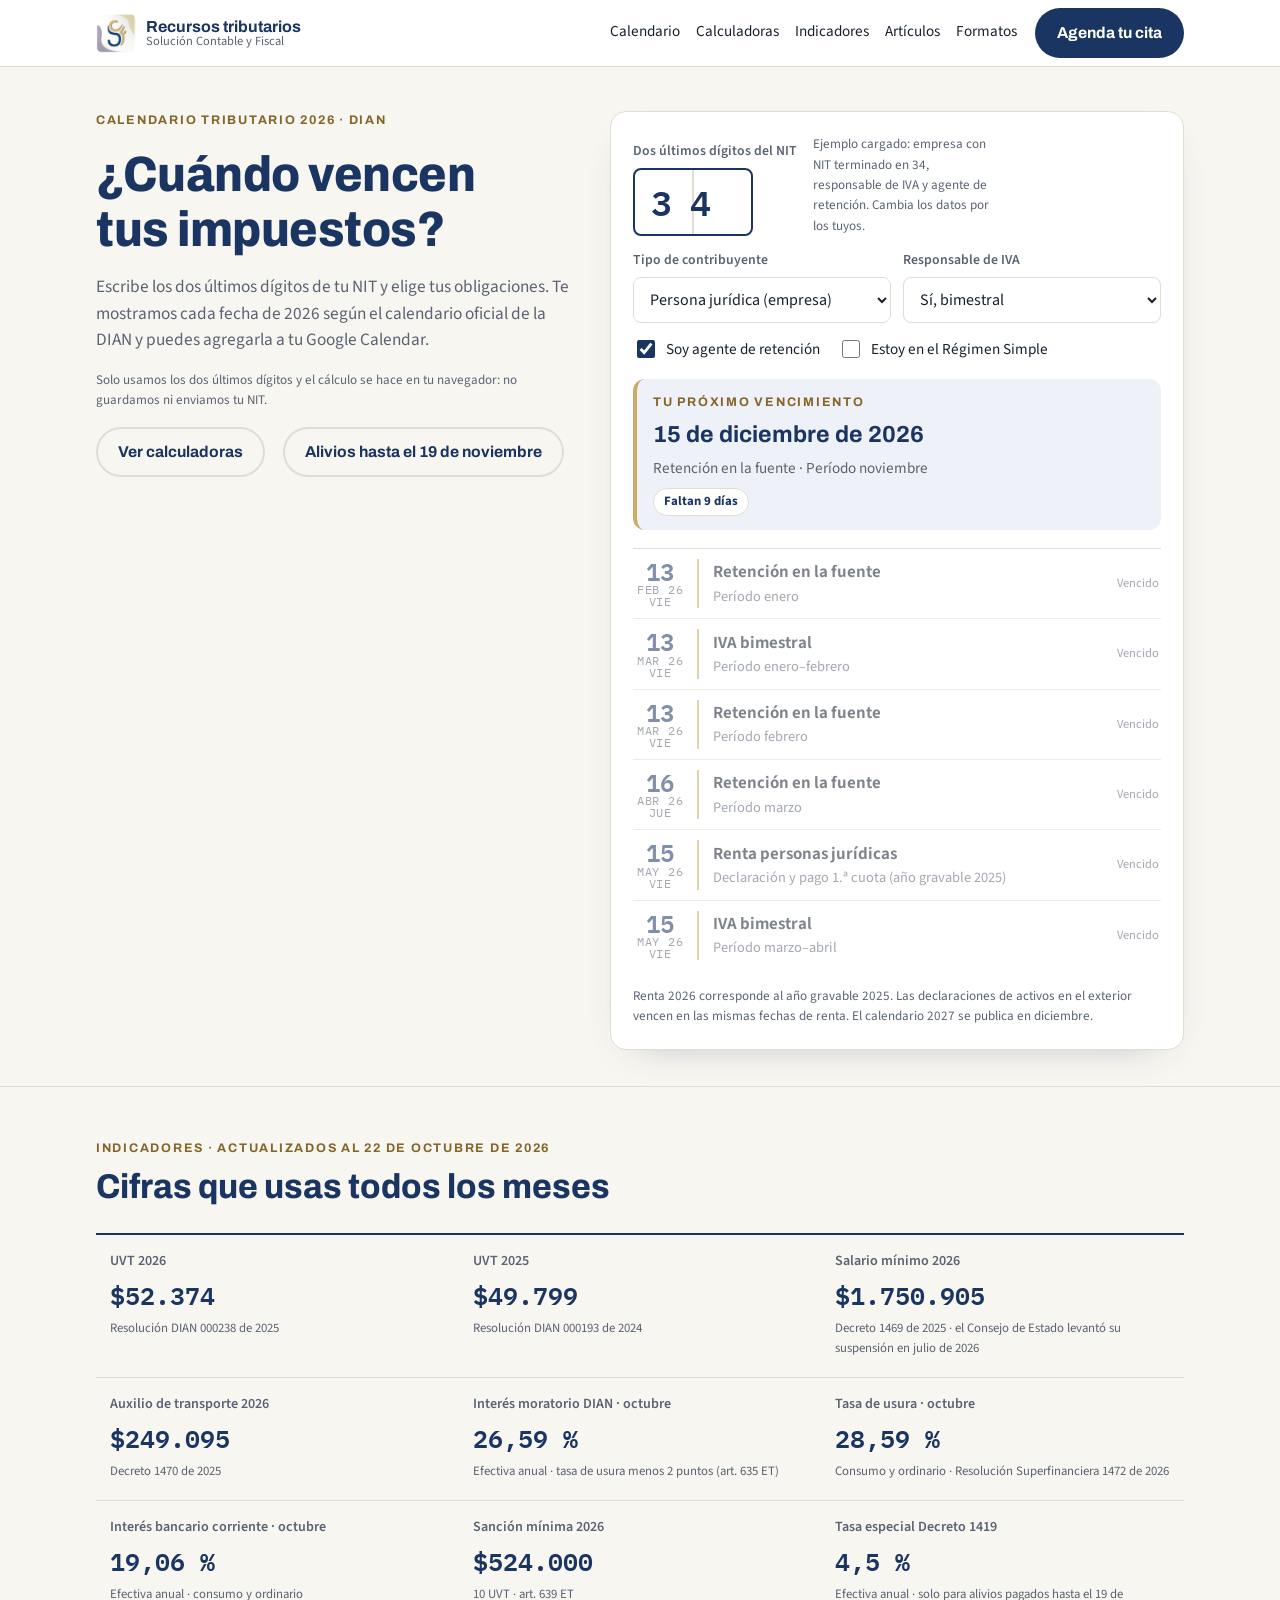
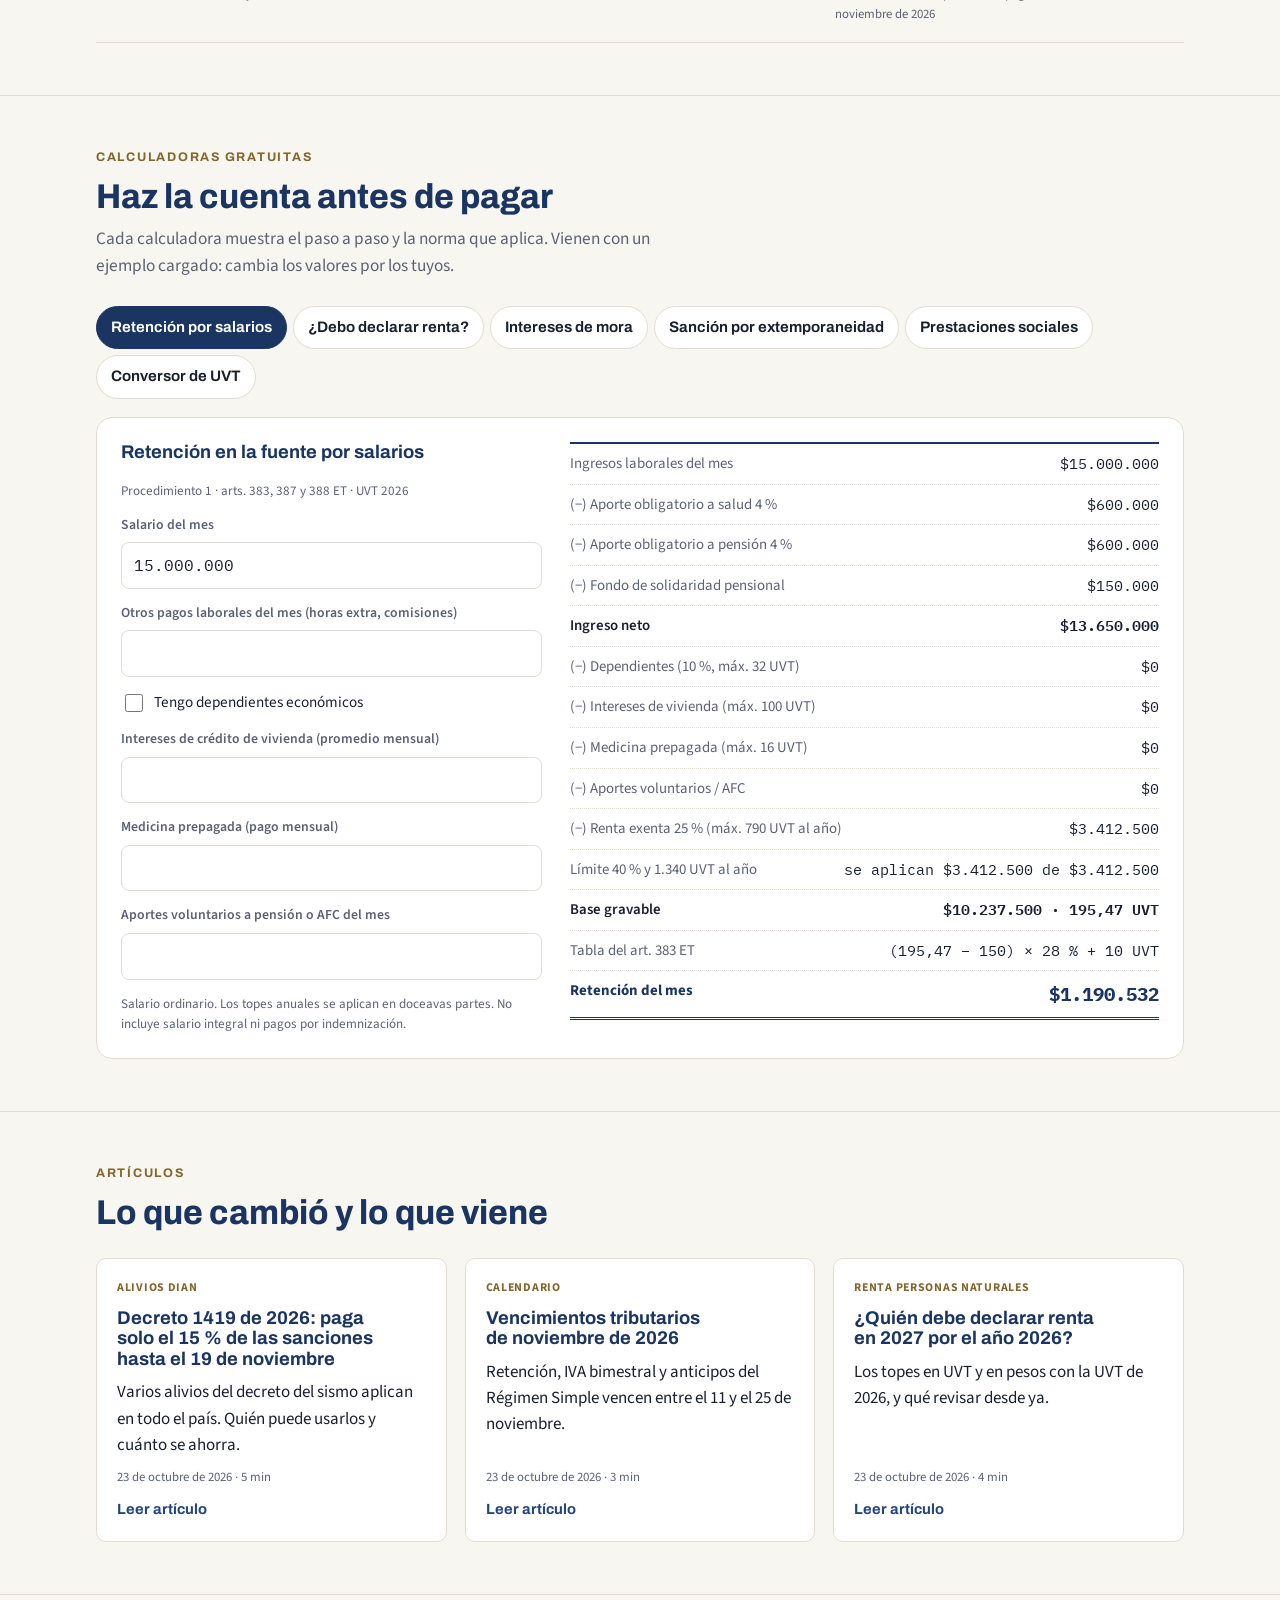
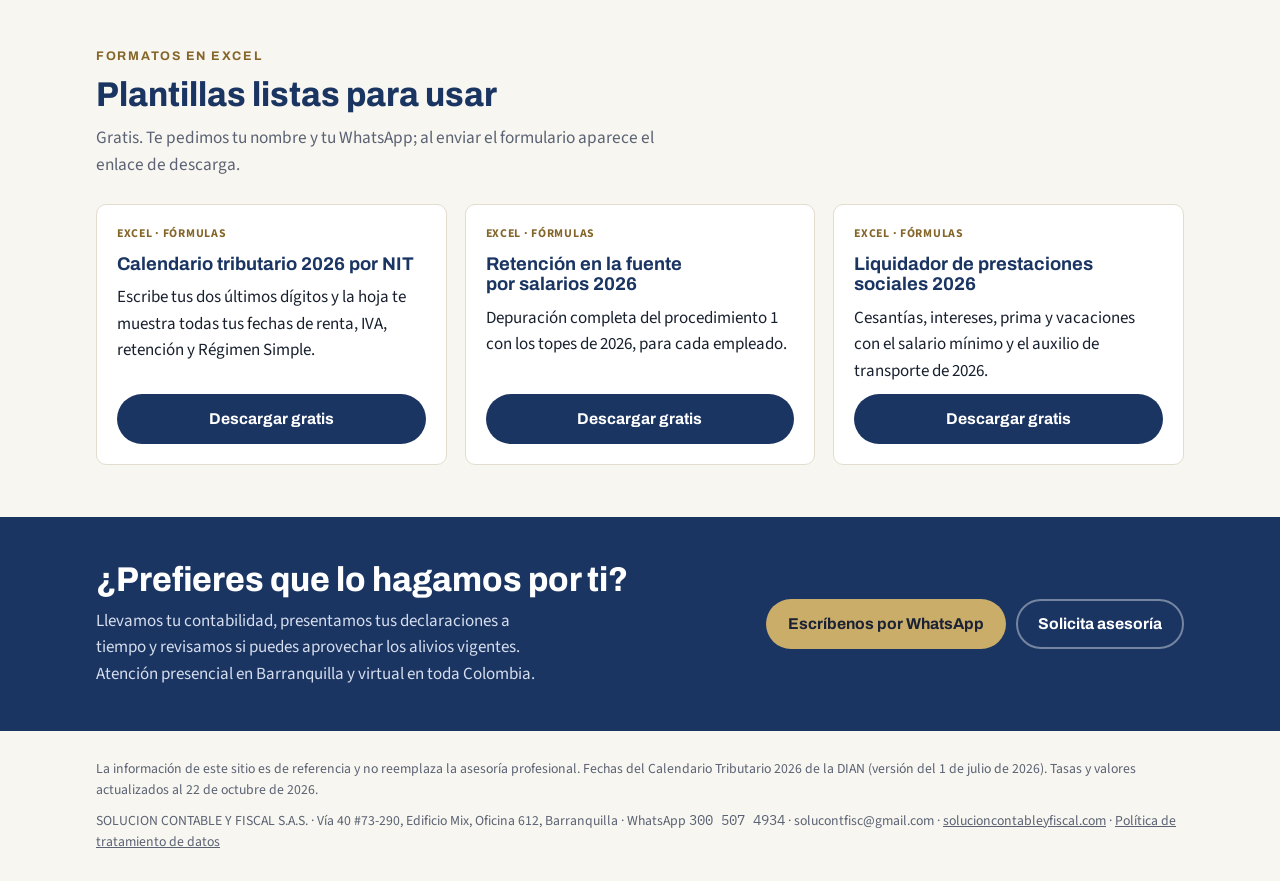
==== commit 3eff8d31: "Publica la Política de Tratamiento de Datos Personales Agrega /politica-de-datos.html, el enlace en " ====
--- a/index.html
+++ b/index.html
@@ -178,7 +178,7 @@
 </div></section>
 <footer class="foot"><div class="wrap">
   <p>La información de este sitio es de referencia y no reemplaza la asesoría profesional. Fechas del Calendario Tributario 2026 de la DIAN (versión del 1 de julio de 2026). Tasas y valores actualizados al 22 de octubre de 2026.</p>
-  <p>SOLUCION CONTABLE Y FISCAL S.A.S. · Vía 40 #73-290, Edificio Mix, Oficina 612, Barranquilla · WhatsApp <span class="num">300 507 4934</span> · solucontfisc@gmail.com · <a href="https://solucioncontableyfiscal.com/" target="_blank" rel="noopener">solucioncontableyfiscal.com</a></p>
+  <p>SOLUCION CONTABLE Y FISCAL S.A.S. · Vía 40 #73-290, Edificio Mix, Oficina 612, Barranquilla · WhatsApp <span class="num">300 507 4934</span> · solucontfisc@gmail.com · <a href="https://solucioncontableyfiscal.com/" target="_blank" rel="noopener">solucioncontableyfiscal.com</a> · <a href="politica-de-datos.html">Política de tratamiento de datos</a></p>
 </div></footer>
 <script src="assets/data.js"></script><script src="assets/calc.js"></script><script>(function(){var d=new Date(),s=d.getFullYear()+"-"+String(d.getMonth()+1).padStart(2,"0")+"-"+String(d.getDate()).padStart(2,"0");
 document.querySelectorAll("input[data-today]").forEach(function(e){e.value=s;});
--- a/assets/site.css
+++ b/assets/site.css
@@ -178,6 +178,23 @@
 .back { font-family: var(--font-display); font-weight: 700; text-decoration: none; }
 .sources { font-size: .86rem; color: var(--muted); }
 
+/* Política de datos */
+.article h3 { font-size: 1.1rem; margin: 22px 0 8px; }
+.article section { scroll-margin-top: 90px; }
+.article ol[type="a"] { list-style-type: lower-alpha; }
+.toc { background: var(--surface); border: 1px solid var(--line); border-radius: 10px; padding: 16px 18px; margin: 22px 0 8px; font-size: .95rem; }
+.toc ol { columns: 2; column-gap: 28px; margin: 10px 0 0; padding-left: 22px; }
+.toc li { margin: 0 0 6px; break-inside: avoid; }
+.foot a { color: inherit; }
+@media (max-width: 640px) {
+  .toc ol { columns: 1; }
+  .tbl.stack thead { display: none; }
+  .tbl.stack tr { display: block; border-bottom: 1px solid var(--line); padding: 10px 0; }
+  .tbl.stack td { display: block; border: 0; padding: 4px 0; }
+  .tbl.stack td:first-child { font-family: var(--font-display); font-weight: 700; color: var(--heading); }
+  .tbl.stack td[data-label]:not(:first-child)::before { content: attr(data-label); display: block; font-size: .78rem; text-transform: uppercase; letter-spacing: .06em; color: var(--muted); }
+}
+
 @media (max-width: 900px) {
   .hero-grid, .panel, .cta .wrap { grid-template-columns: minmax(0, 1fr); }
   .cards3 { grid-template-columns: minmax(0, 1fr); }
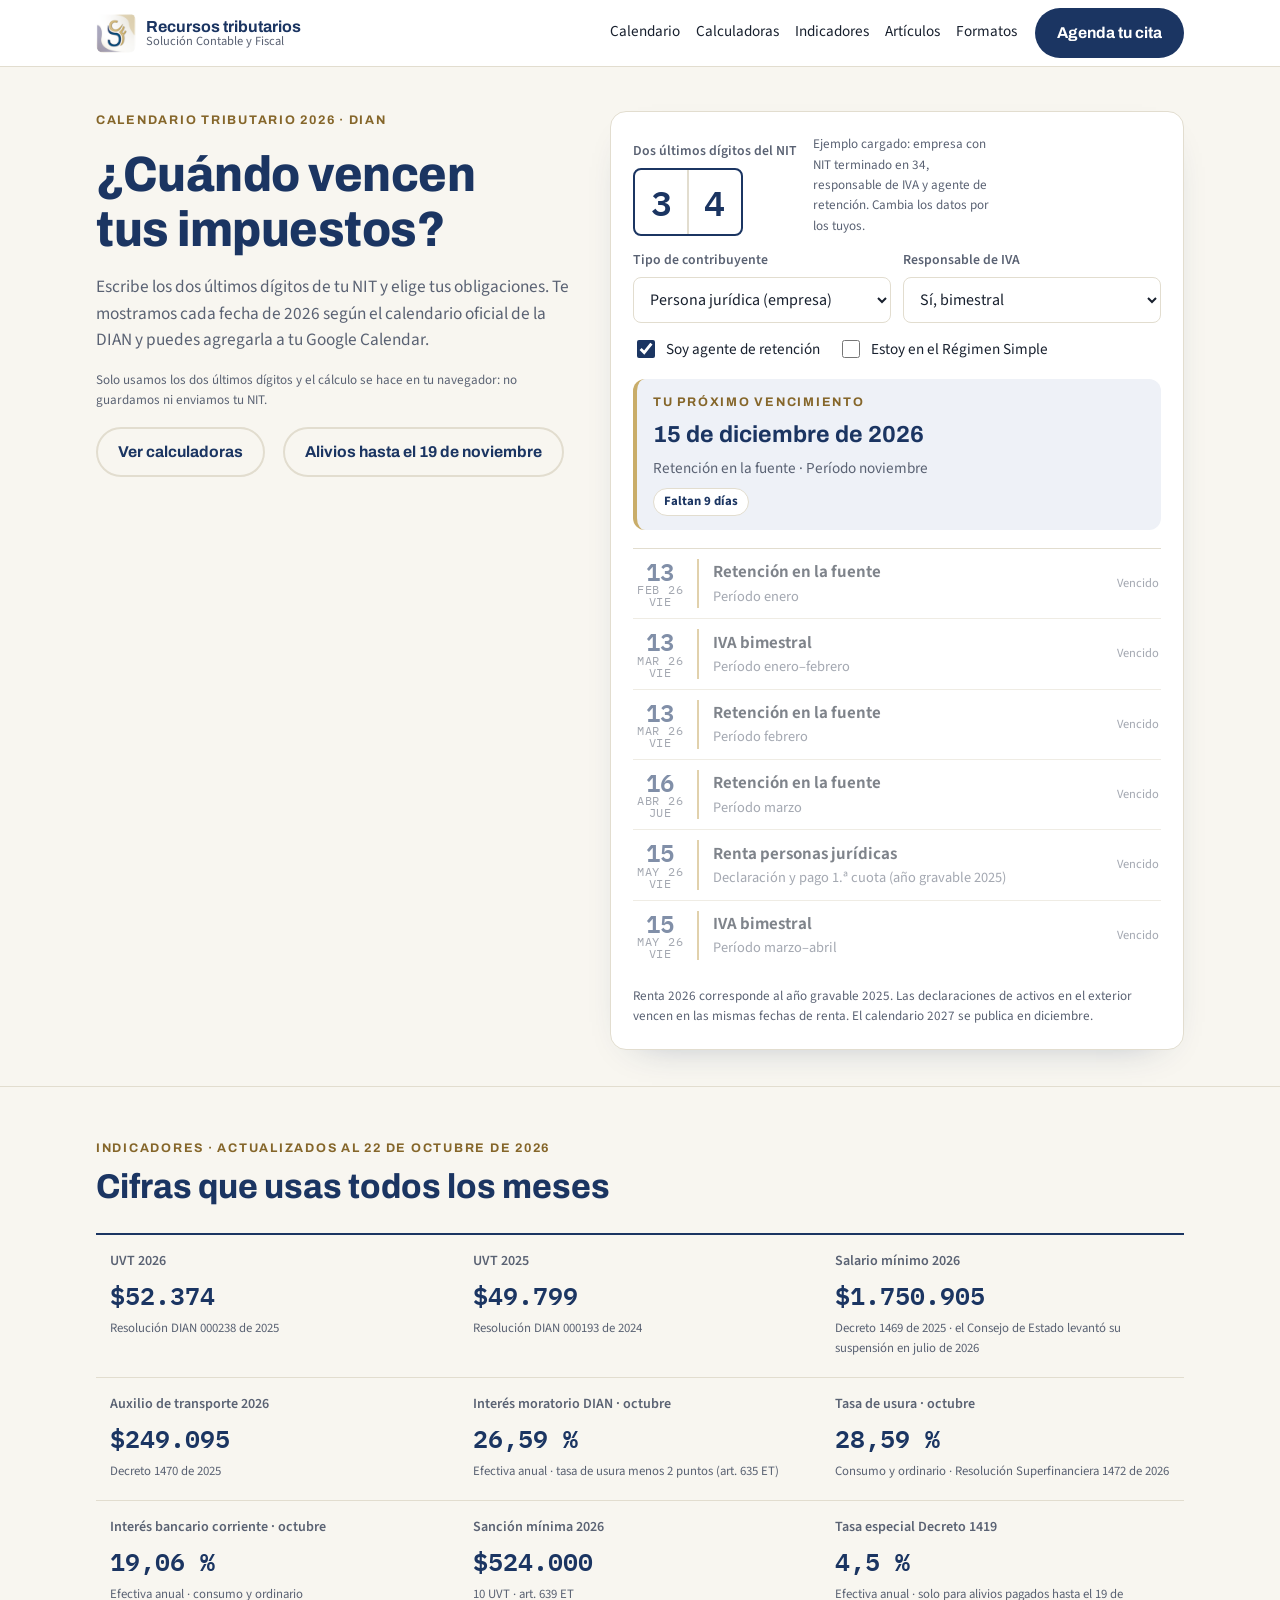
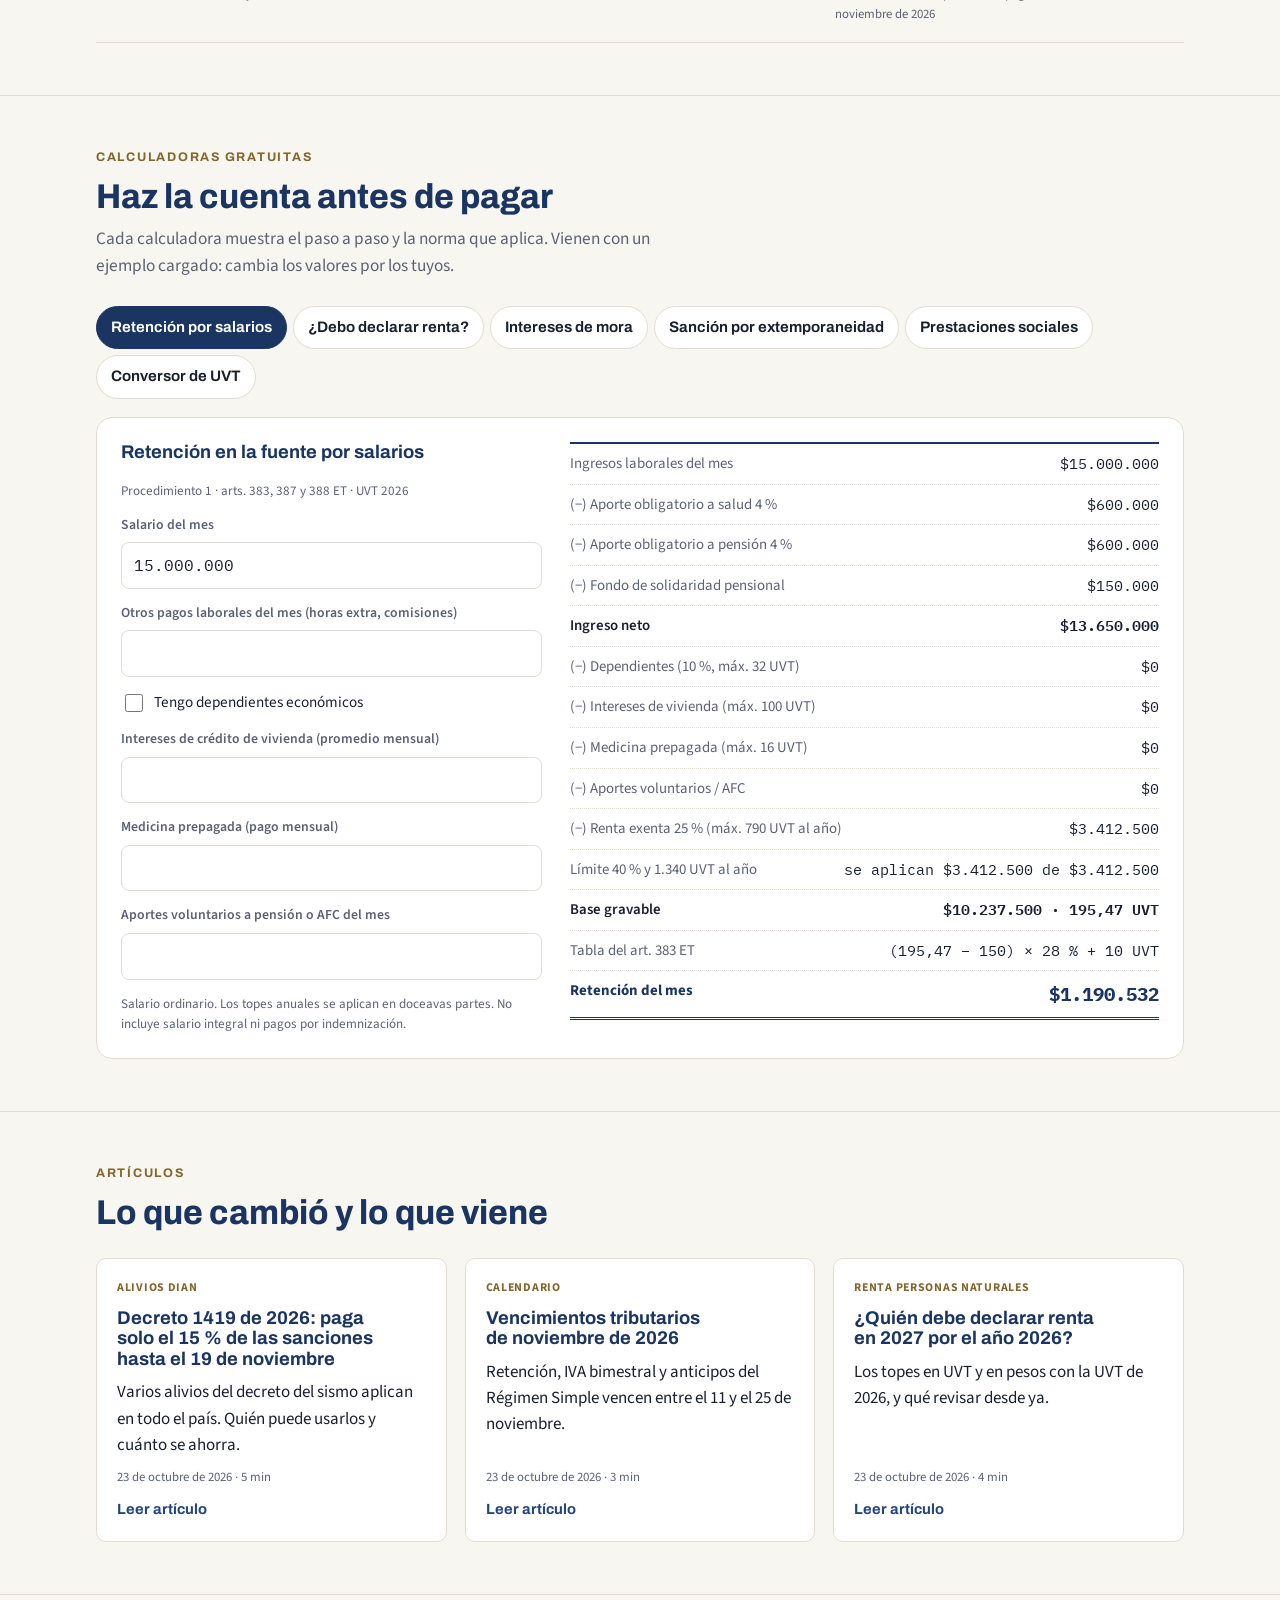
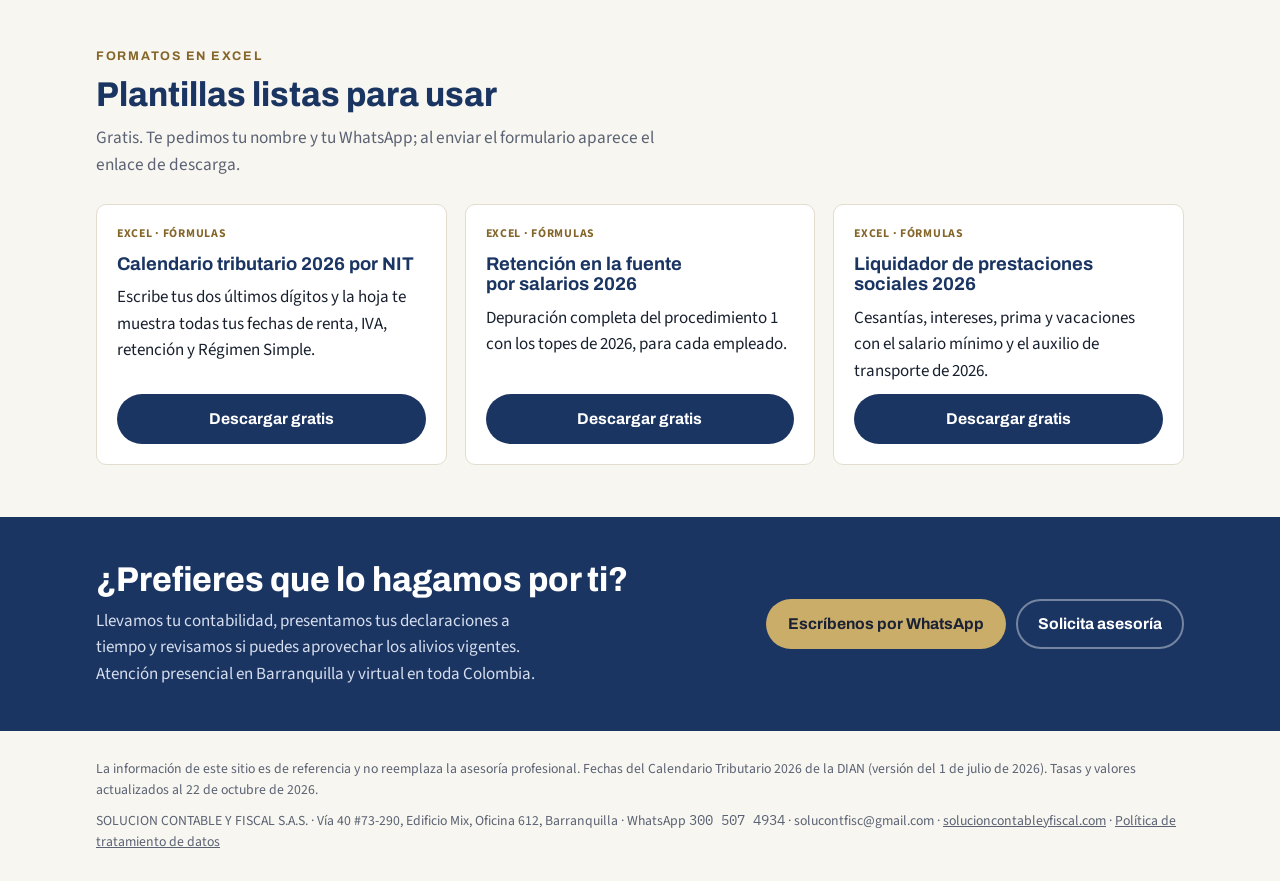
==== commit 5845e53e: "Centra los dígitos del NIT en sus casillas al escribir Las casillas se calculan con el ancho real de" ====
--- a/index.html
+++ b/index.html
@@ -33,7 +33,7 @@
     <form id="cal-form" class="cal-form" autocomplete="off">
       <div class="nit-row">
         <label class="field" for="cal-nit"><span>Dos últimos dígitos del NIT</span>
-          <input class="nit" id="cal-nit" name="cal-nit" inputmode="numeric" pattern="[0-9]*" maxlength="2" value="34" aria-describedby="nit-cap"></label>
+          <span class="nit-box"><input class="nit" id="cal-nit" name="cal-nit" inputmode="numeric" pattern="[0-9]*" maxlength="2" value="34" aria-describedby="nit-cap"></span></label>
         <p class="nit-cap" id="nit-cap">Ejemplo cargado: empresa con NIT terminado en 34, responsable de IVA y agente de retención. Cambia los datos por los tuyos.</p>
       </div>
       <div class="cal-grid2">
--- a/assets/site.css
+++ b/assets/site.css
@@ -74,9 +74,15 @@
 .nit-row { display: flex; gap: 16px; align-items: end; flex-wrap: wrap; }
 .field { display: grid; gap: 6px; min-width: 0; }
 .field > span, .fld-label { font-size: .86rem; font-weight: 600; color: var(--muted); }
-.nit { font-family: var(--font-num); font-size: 2.2rem; font-weight: 600; width: 3.4em; letter-spacing: .5em; padding: 6px 0 6px .45em; text-align: left; color: var(--heading);
-  border: 2px solid var(--navy); border-radius: 8px; background:
+/* Casillas del NIT: el recuadro dibuja dos celdas iguales y cada dígito se centra en la suya.
+   El campo es más ancho que el recuadro para que el espacio final del letter-spacing no lo haga desplazarse al escribir. */
+.nit-box { --cell: 3.3rem; display: block; width: calc(var(--cell) * 2 + 4px); overflow: hidden; overflow: clip; border: 2px solid var(--navy); border-radius: 8px; background:
   linear-gradient(90deg, transparent calc(50% - 1px), var(--line) calc(50% - 1px), var(--line) calc(50% + 1px), transparent calc(50% + 1px)), var(--surface); }
+.nit-box:focus-within { outline: 3px solid var(--gold); outline-offset: 2px; }
+.nit { display: block; font-family: var(--font-num); font-size: 2.2rem; font-weight: 600; font-variant-numeric: tabular-nums; color: var(--heading);
+  width: calc(var(--cell) * 3); padding: 6px 0 6px calc((var(--cell) - 1ch) / 2); letter-spacing: calc(var(--cell) - 1ch); text-align: left;
+  border: 0; background: transparent; }
+.nit:focus-visible { outline: none; }
 .nit-cap { font-size: .82rem; color: var(--muted); max-width: 26ch; }
 select, input[type=text], input[type=date], input[type=number] { font: inherit; font-size: 1rem; padding: 10px 12px; border: 1px solid var(--line); border-radius: 8px; background: var(--surface); color: var(--ink); width: 100%; min-width: 0; }
 input[data-money] { font-family: var(--font-num); font-variant-numeric: tabular-nums; }
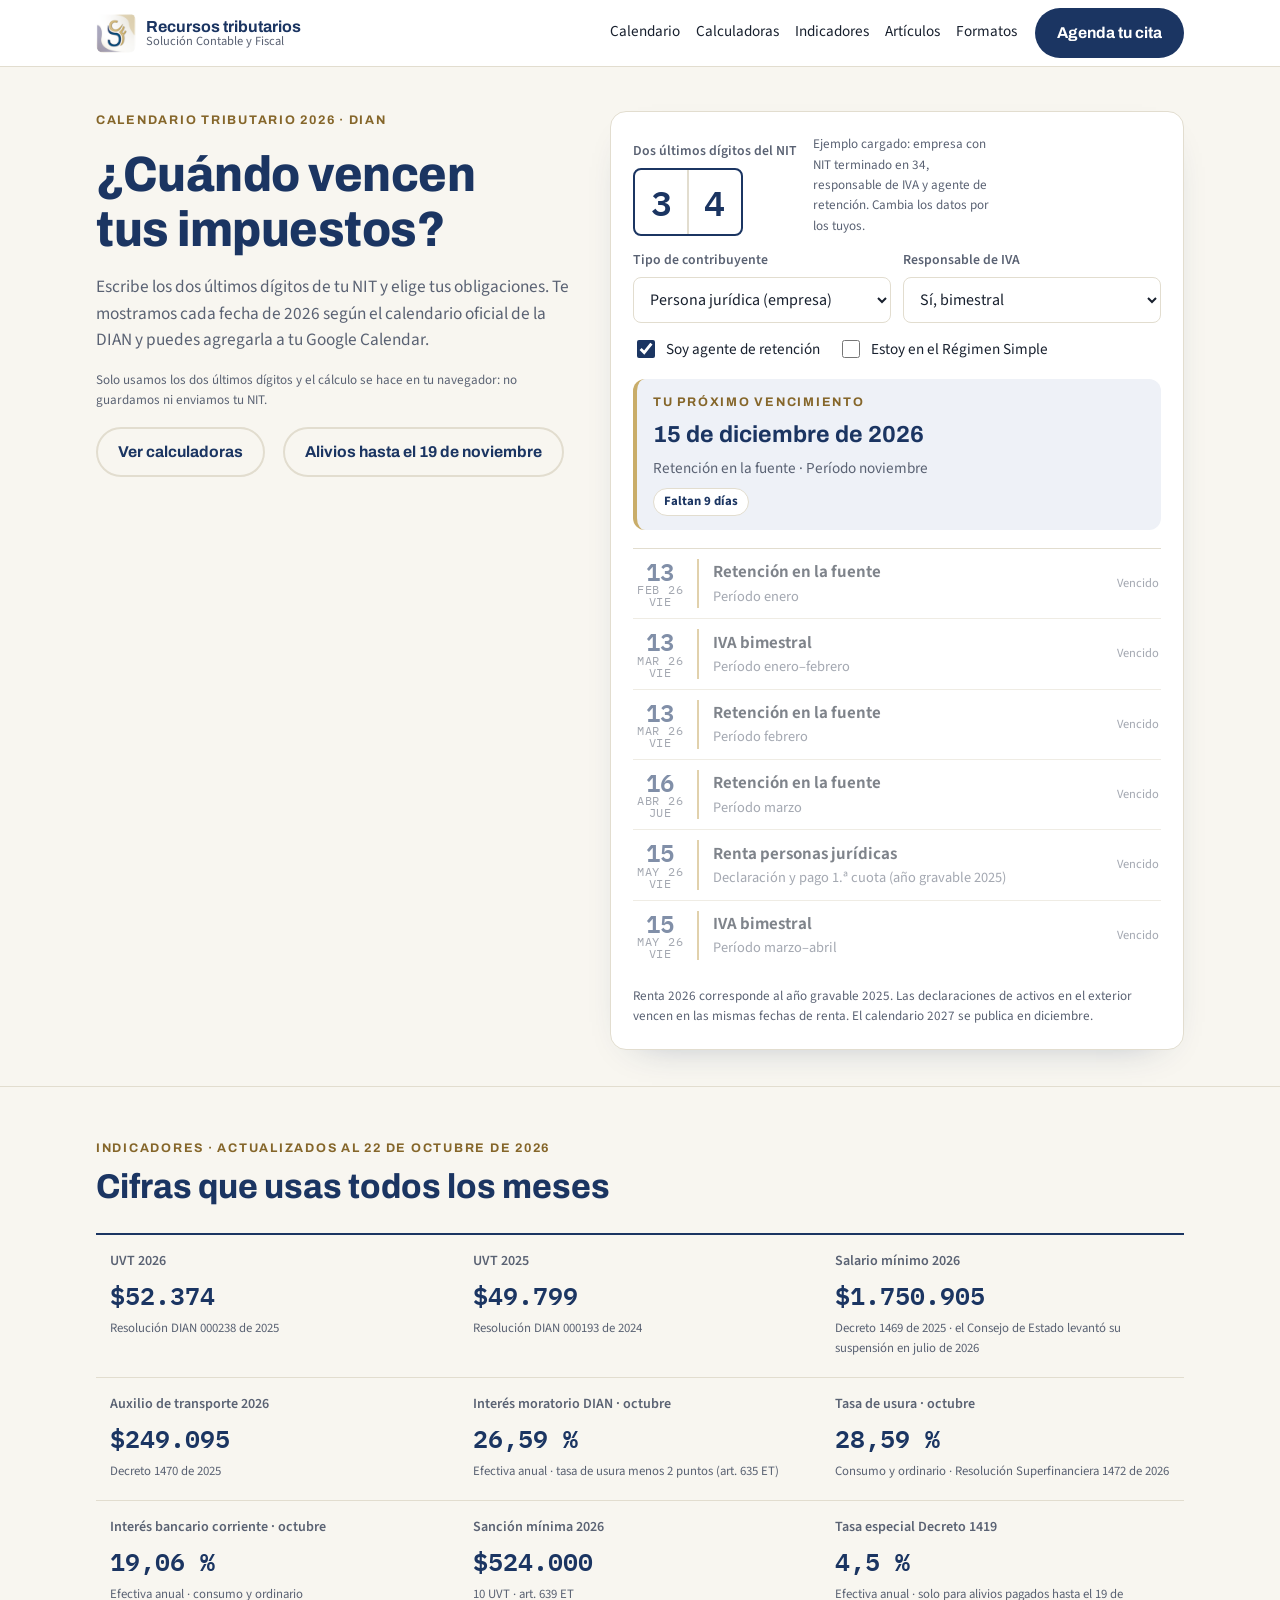
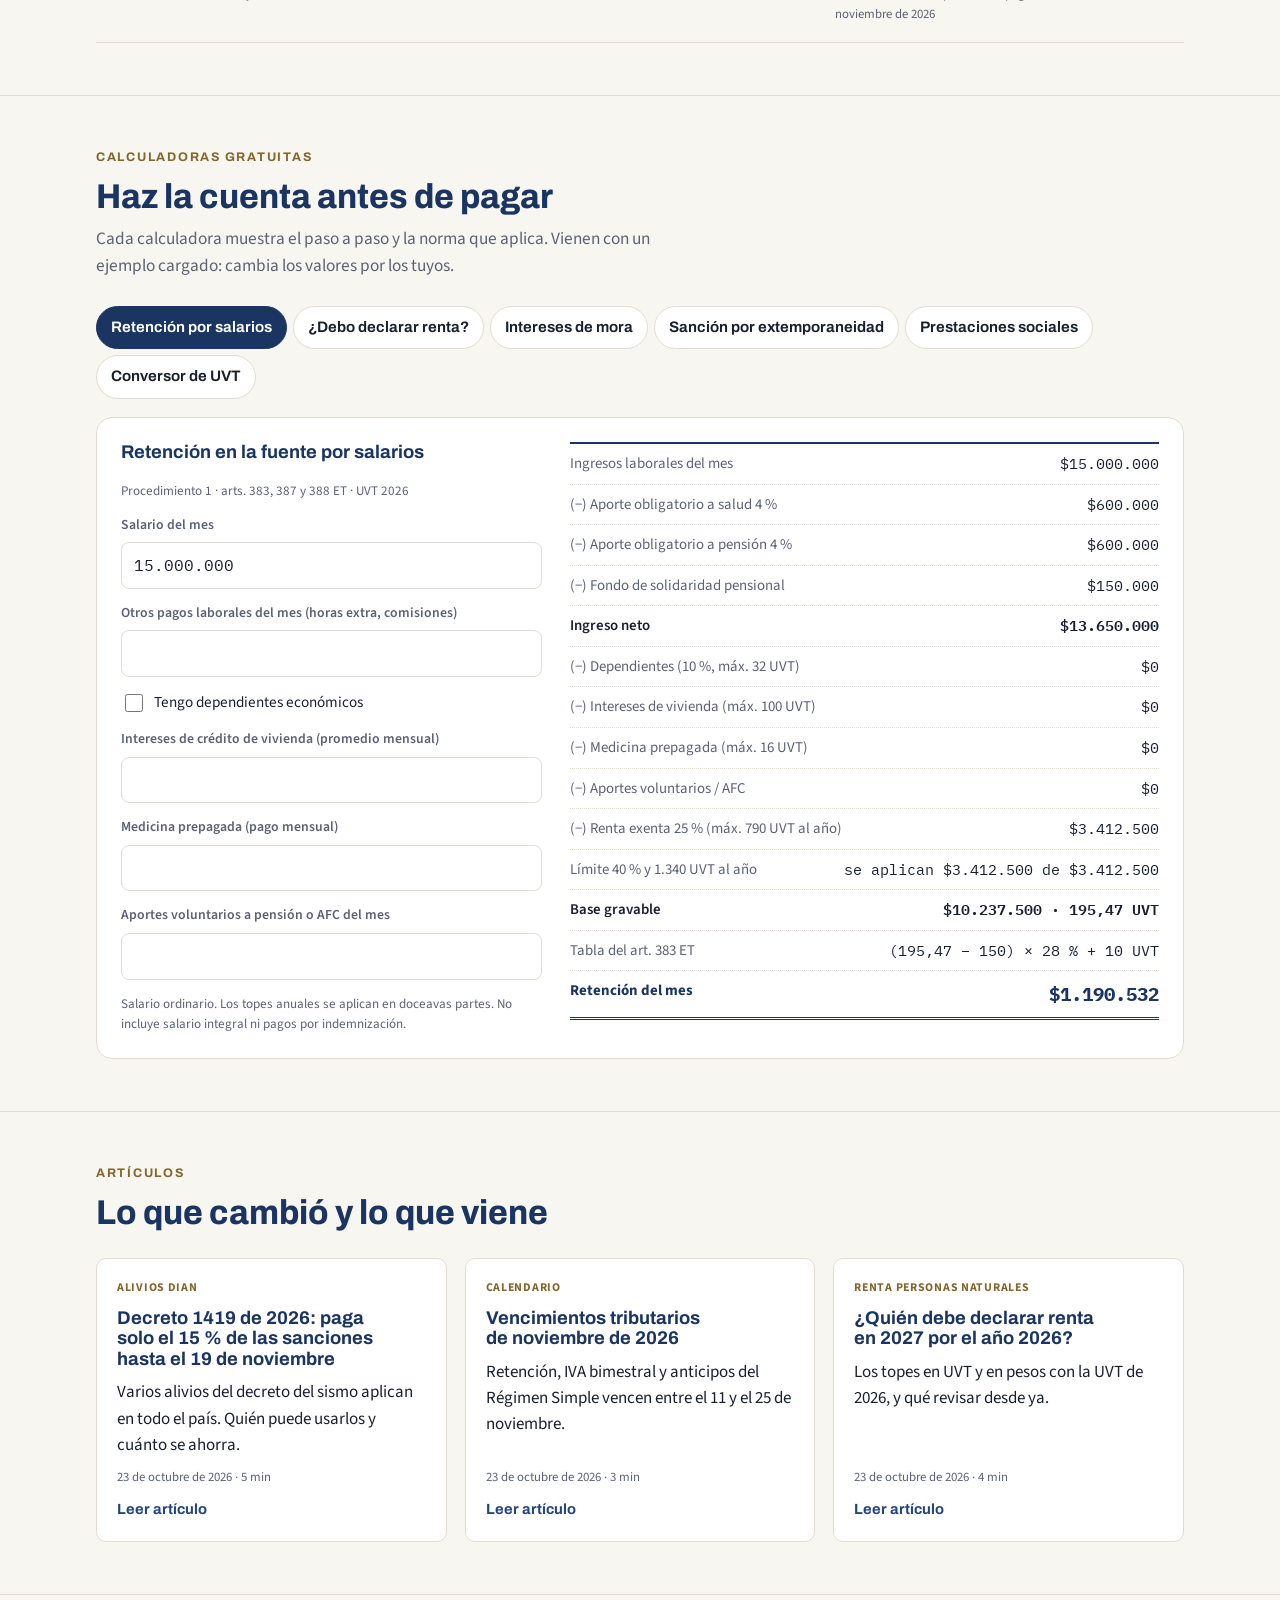
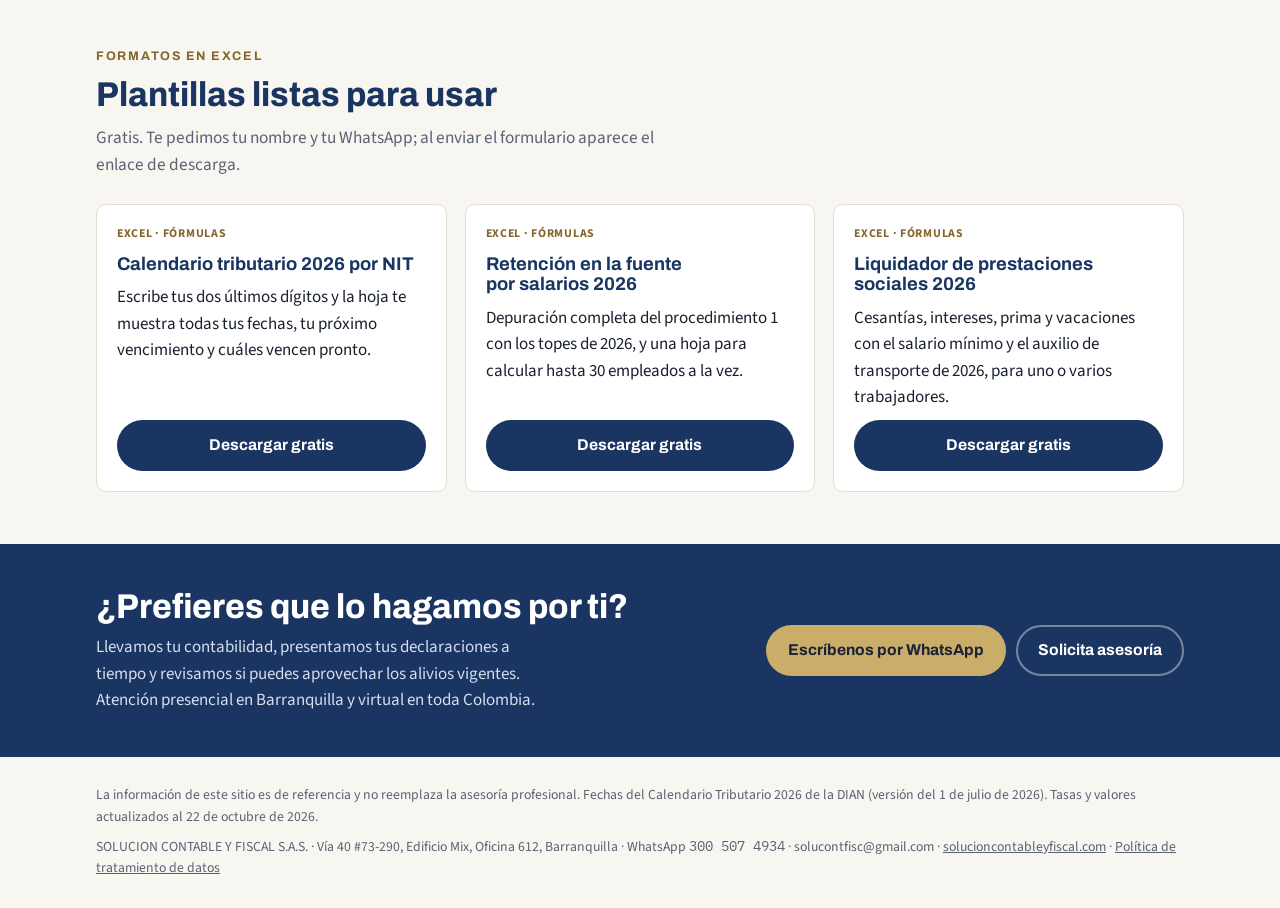
==== commit c4c4465d: "Rediseña las plantillas Excel con la imagen de la empresa Franja azul con logo y contacto, regla dor" ====
--- a/index.html
+++ b/index.html
@@ -9,7 +9,7 @@
 <meta property="og:type" content="website"><meta property="og:title" content="Calendario tributario 2026 y calculadoras | Solución Contable y Fiscal"><meta property="og:description" content="Consulta tus fechas del calendario tributario 2026 con los dos últimos dígitos del NIT y usa calculadoras gratis de retención en la fuente, intereses de mora, sanciones y prestaciones sociales."><meta property="og:url" content="https://recursos.solucioncontableyfiscal.com/"><meta property="og:image" content="https://recursos.solucioncontableyfiscal.com/assets/logo-512.png"><meta property="og:locale" content="es_CO">
 <link rel="icon" href="assets/logo-32.png" sizes="32x32"><link rel="apple-touch-icon" href="assets/logo-192.png">
 <link rel="preconnect" href="https://fonts.googleapis.com"><link rel="preconnect" href="https://fonts.gstatic.com" crossorigin><link rel="stylesheet" href="https://fonts.googleapis.com/css2?family=Archivo:wdth,wght@75..125,600..800&family=IBM+Plex+Mono:wght@500;600&family=Source+Sans+3:wght@400;600;700&display=swap">
-<link rel="stylesheet" href="assets/site.css">
+<link rel="stylesheet" href="assets/site.css?v=c8549d72">
 <script type="application/ld+json">{"@context": "https://schema.org", "@type": "AccountingService", "name": "Solución Contable y Fiscal", "legalName": "SOLUCION CONTABLE Y FISCAL S.A.S.", "url": "https://solucioncontableyfiscal.com/", "telephone": "+57 300 507 4934", "email": "solucontfisc@gmail.com", "address": {"@type": "PostalAddress", "streetAddress": "Vía 40 #73-290, Edificio Mix, Oficina 612", "addressLocality": "Barranquilla", "addressRegion": "Atlántico", "postalCode": "080001", "addressCountry": "CO"}, "areaServed": "CO", "sameAs": ["https://www.instagram.com/soluconfis/", "https://www.facebook.com/solucioncontableyfiscal.co/", "https://www.tiktok.com/@solucin.contable1", "https://www.youtube.com/channel/UC9xpKEirltQN0SBlPLFSmeg"]}</script>
 </head>
 <body>
@@ -165,9 +165,9 @@
 <section class="section" id="formatos"><div class="wrap">
   <div class="sec-head"><span class="eyebrow">Formatos en Excel</span><h2>Plantillas listas para usar</h2><p class="lede">Gratis. Te pedimos tu nombre y tu WhatsApp; al enviar el formulario aparece el enlace de descarga.</p></div>
   <div class="cards3">
-    <div class="card"><span class="tag">Excel · fórmulas</span><h3>Calendario tributario 2026 por NIT</h3><p>Escribe tus dos últimos dígitos y la hoja te muestra todas tus fechas de renta, IVA, retención y Régimen Simple.</p><a class="btn btn-primary" href="https://forms.gle/CyQ64XtjGx3GynNW8" target="_blank" rel="noopener">Descargar gratis</a></div>
-    <div class="card"><span class="tag">Excel · fórmulas</span><h3>Retención en la fuente por salarios 2026</h3><p>Depuración completa del procedimiento 1 con los topes de 2026, para cada empleado.</p><a class="btn btn-primary" href="https://forms.gle/CyQ64XtjGx3GynNW8" target="_blank" rel="noopener">Descargar gratis</a></div>
-    <div class="card"><span class="tag">Excel · fórmulas</span><h3>Liquidador de prestaciones sociales 2026</h3><p>Cesantías, intereses, prima y vacaciones con el salario mínimo y el auxilio de transporte de 2026.</p><a class="btn btn-primary" href="https://forms.gle/CyQ64XtjGx3GynNW8" target="_blank" rel="noopener">Descargar gratis</a></div>
+    <div class="card"><span class="tag">Excel · fórmulas</span><h3>Calendario tributario 2026 por NIT</h3><p>Escribe tus dos últimos dígitos y la hoja te muestra todas tus fechas, tu próximo vencimiento y cuáles vencen pronto.</p><a class="btn btn-primary" href="https://forms.gle/CyQ64XtjGx3GynNW8" target="_blank" rel="noopener">Descargar gratis</a></div>
+    <div class="card"><span class="tag">Excel · fórmulas</span><h3>Retención en la fuente por salarios 2026</h3><p>Depuración completa del procedimiento 1 con los topes de 2026, y una hoja para calcular hasta 30 empleados a la vez.</p><a class="btn btn-primary" href="https://forms.gle/CyQ64XtjGx3GynNW8" target="_blank" rel="noopener">Descargar gratis</a></div>
+    <div class="card"><span class="tag">Excel · fórmulas</span><h3>Liquidador de prestaciones sociales 2026</h3><p>Cesantías, intereses, prima y vacaciones con el salario mínimo y el auxilio de transporte de 2026, para uno o varios trabajadores.</p><a class="btn btn-primary" href="https://forms.gle/CyQ64XtjGx3GynNW8" target="_blank" rel="noopener">Descargar gratis</a></div>
   </div>
 </div></section>
 </main>
@@ -180,8 +180,8 @@
   <p>La información de este sitio es de referencia y no reemplaza la asesoría profesional. Fechas del Calendario Tributario 2026 de la DIAN (versión del 1 de julio de 2026). Tasas y valores actualizados al 22 de octubre de 2026.</p>
   <p>SOLUCION CONTABLE Y FISCAL S.A.S. · Vía 40 #73-290, Edificio Mix, Oficina 612, Barranquilla · WhatsApp <span class="num">300 507 4934</span> · solucontfisc@gmail.com · <a href="https://solucioncontableyfiscal.com/" target="_blank" rel="noopener">solucioncontableyfiscal.com</a> · <a href="politica-de-datos.html">Política de tratamiento de datos</a></p>
 </div></footer>
-<script src="assets/data.js"></script><script src="assets/calc.js"></script><script>(function(){var d=new Date(),s=d.getFullYear()+"-"+String(d.getMonth()+1).padStart(2,"0")+"-"+String(d.getDate()).padStart(2,"0");
+<script src="assets/data.js?v=c8549d72"></script><script src="assets/calc.js?v=c8549d72"></script><script>(function(){var d=new Date(),s=d.getFullYear()+"-"+String(d.getMonth()+1).padStart(2,"0")+"-"+String(d.getDate()).padStart(2,"0");
 document.querySelectorAll("input[data-today]").forEach(function(e){e.value=s;});
-var m=document.getElementById("mo-mes");if(m){var k=s.slice(0,7);var ok=[].some.call(m.options,function(o){return o.value===k;});if(ok)m.value=k;}})();</script><script src="assets/ui.js"></script>
+var m=document.getElementById("mo-mes");if(m){var k=s.slice(0,7);var ok=[].some.call(m.options,function(o){return o.value===k;});if(ok)m.value=k;}})();</script><script src="assets/ui.js?v=c8549d72"></script>
 </body>
 </html>
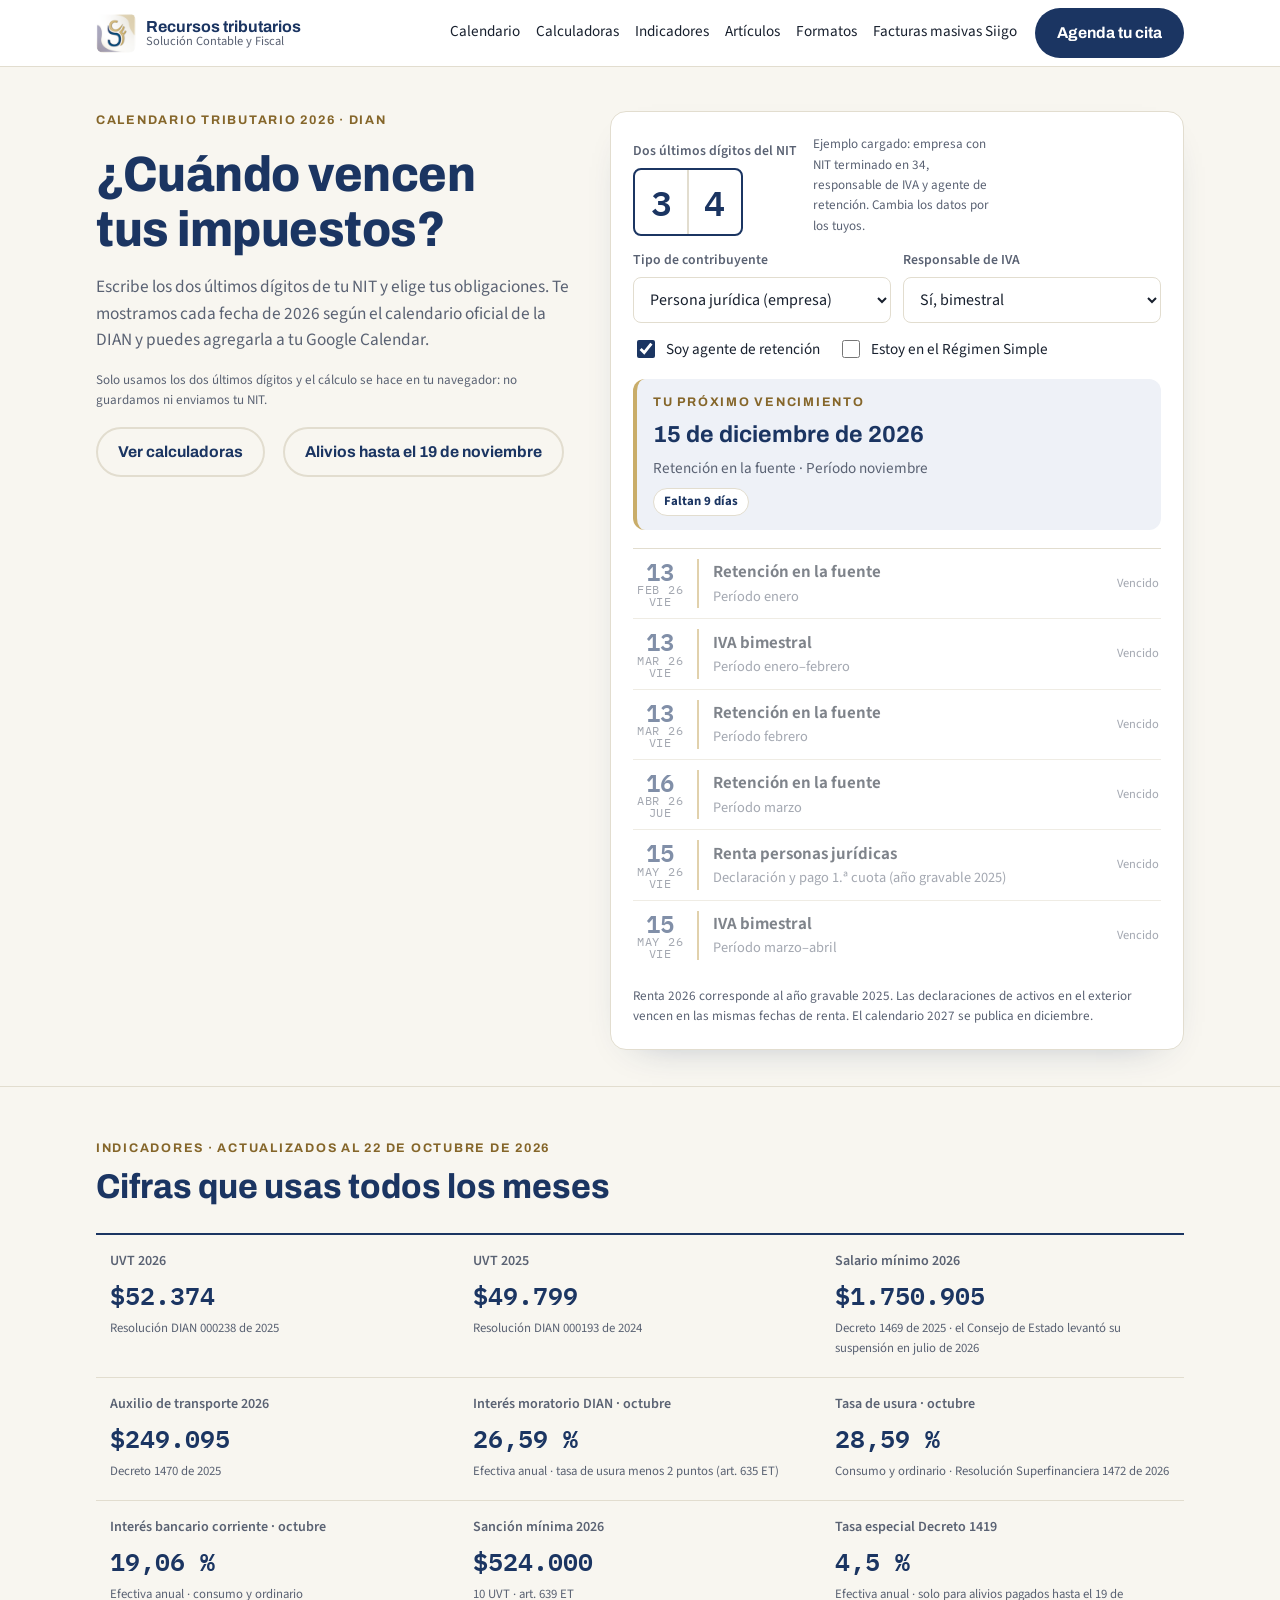
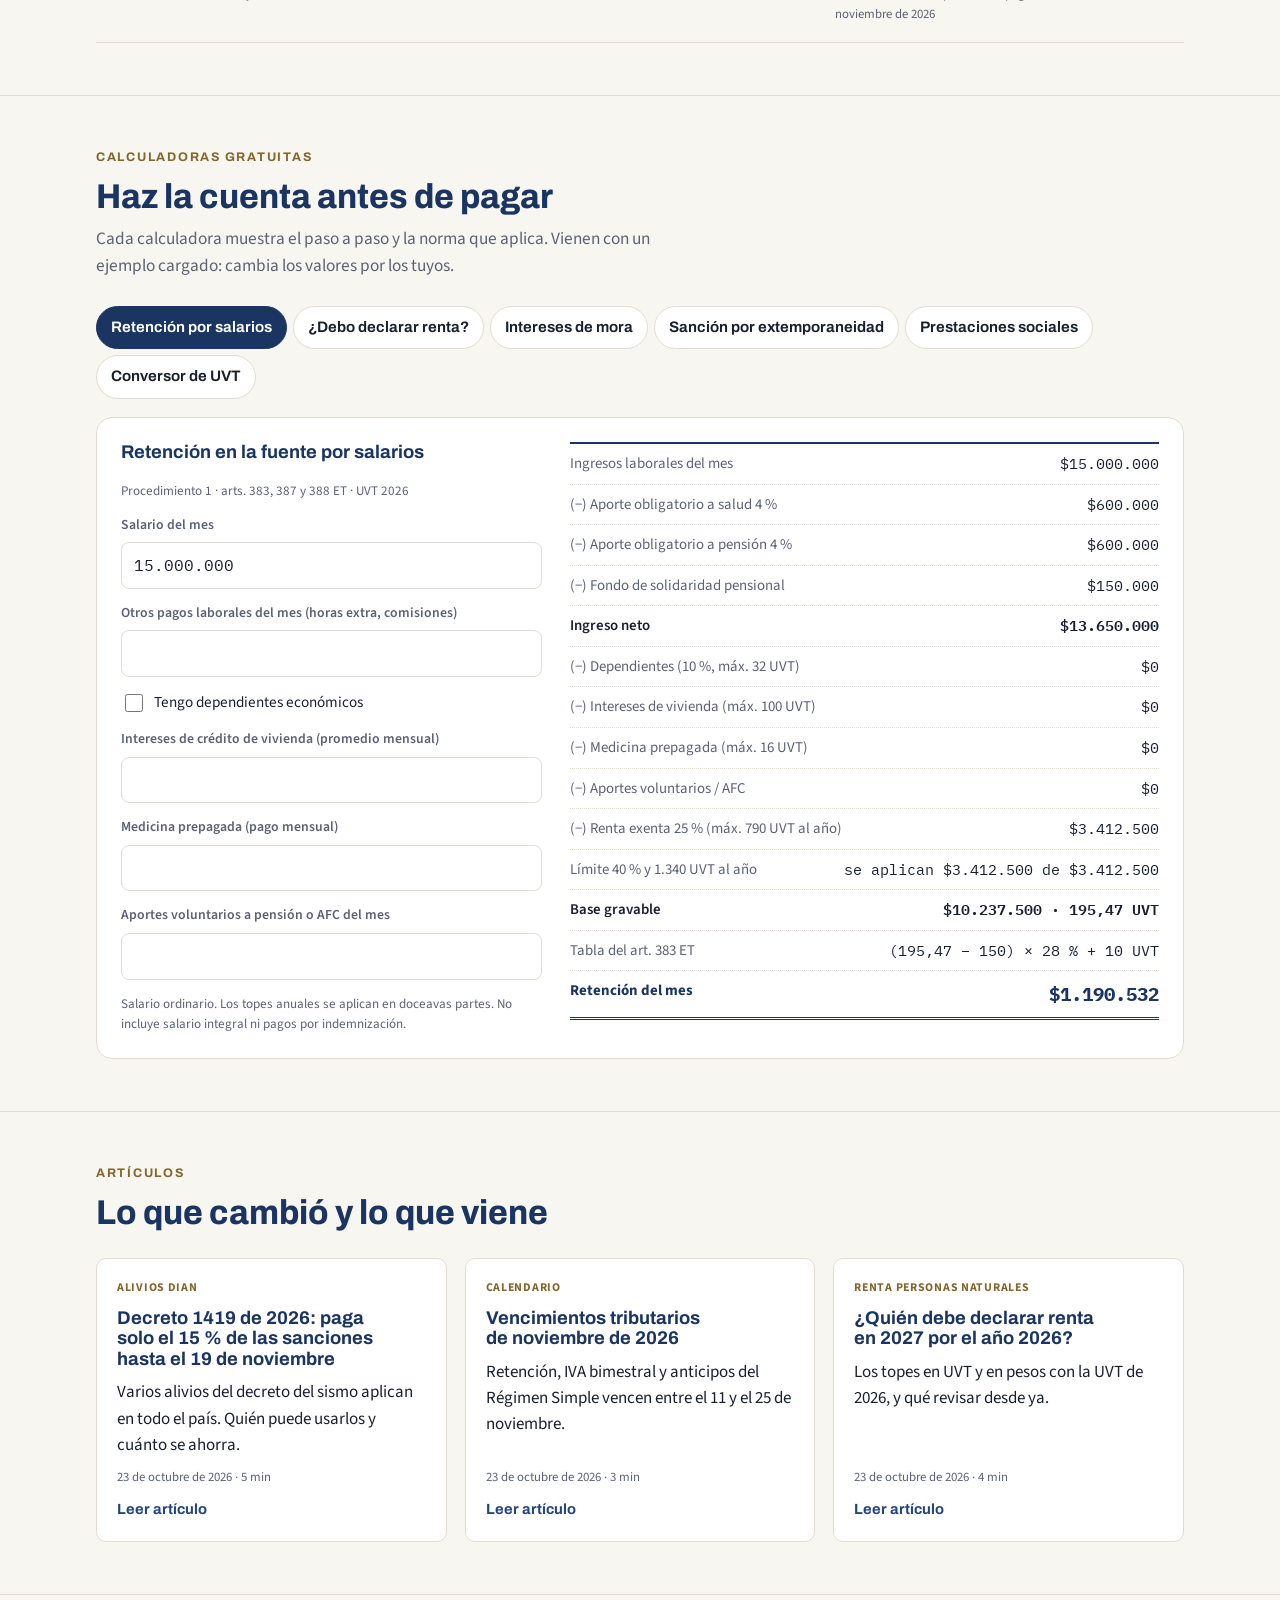
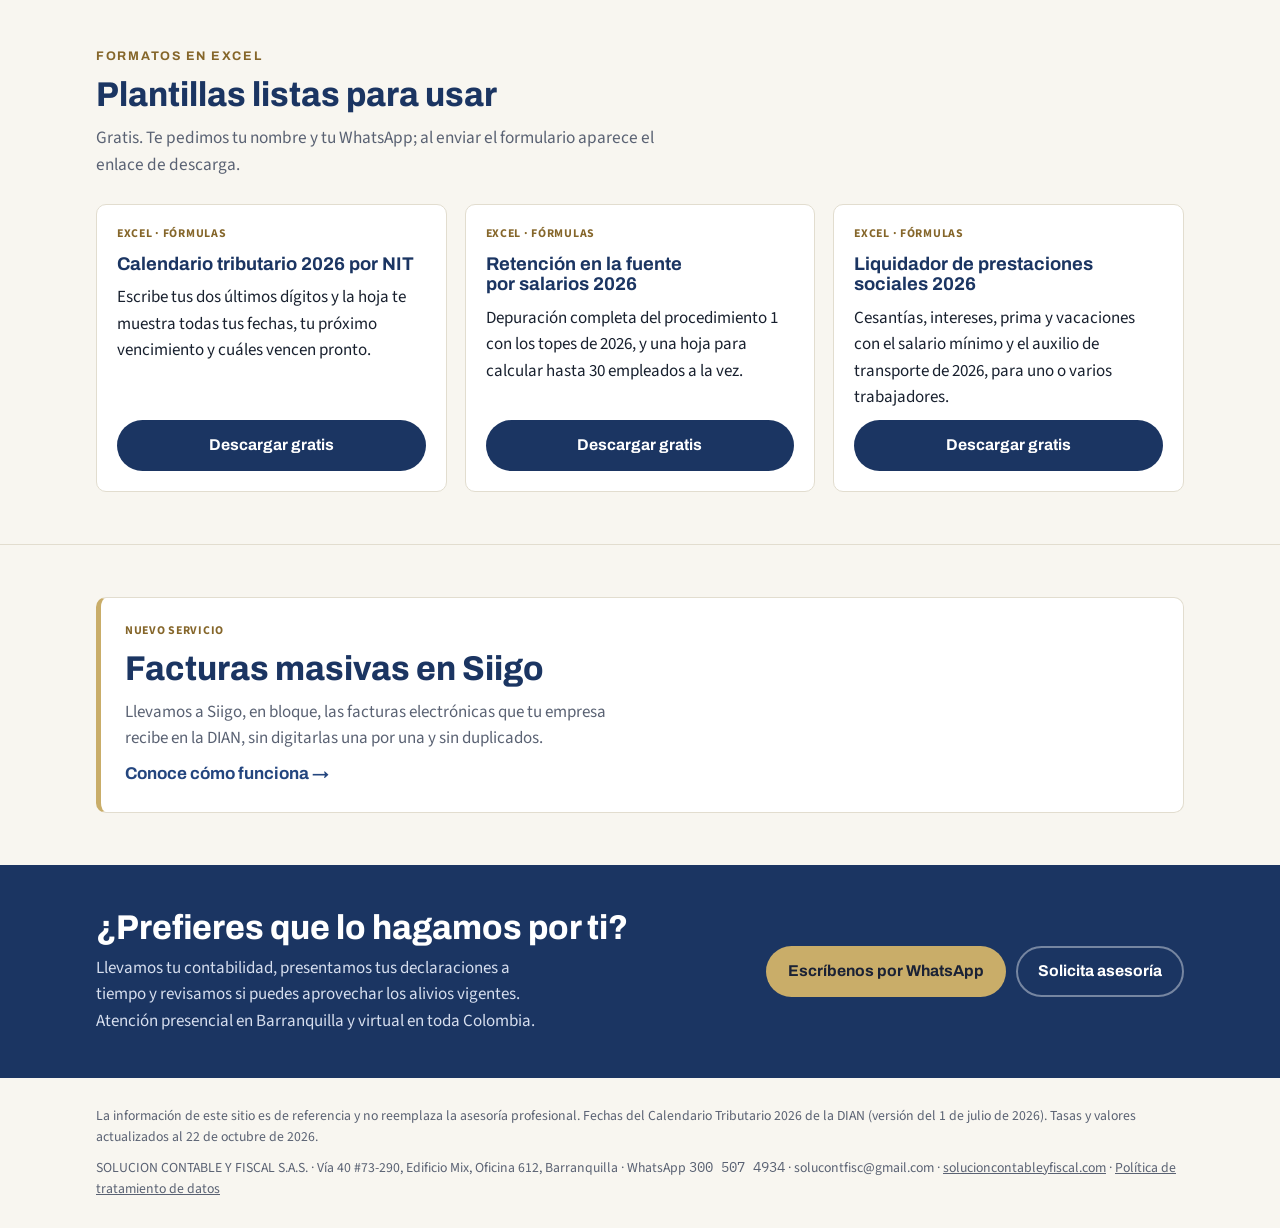
==== commit 982db6c5: "Agrega la pestaña Facturas masivas en Siigo Página nueva del servicio (cómo funciona, para quién, pr" ====
--- a/index.html
+++ b/index.html
@@ -9,14 +9,14 @@
 <meta property="og:type" content="website"><meta property="og:title" content="Calendario tributario 2026 y calculadoras | Solución Contable y Fiscal"><meta property="og:description" content="Consulta tus fechas del calendario tributario 2026 con los dos últimos dígitos del NIT y usa calculadoras gratis de retención en la fuente, intereses de mora, sanciones y prestaciones sociales."><meta property="og:url" content="https://recursos.solucioncontableyfiscal.com/"><meta property="og:image" content="https://recursos.solucioncontableyfiscal.com/assets/logo-512.png"><meta property="og:locale" content="es_CO">
 <link rel="icon" href="assets/logo-32.png" sizes="32x32"><link rel="apple-touch-icon" href="assets/logo-192.png">
 <link rel="preconnect" href="https://fonts.googleapis.com"><link rel="preconnect" href="https://fonts.gstatic.com" crossorigin><link rel="stylesheet" href="https://fonts.googleapis.com/css2?family=Archivo:wdth,wght@75..125,600..800&family=IBM+Plex+Mono:wght@500;600&family=Source+Sans+3:wght@400;600;700&display=swap">
-<link rel="stylesheet" href="assets/site.css?v=c8549d72">
+<link rel="stylesheet" href="assets/site.css?v=1168be2a">
 <script type="application/ld+json">{"@context": "https://schema.org", "@type": "AccountingService", "name": "Solución Contable y Fiscal", "legalName": "SOLUCION CONTABLE Y FISCAL S.A.S.", "url": "https://solucioncontableyfiscal.com/", "telephone": "+57 300 507 4934", "email": "solucontfisc@gmail.com", "address": {"@type": "PostalAddress", "streetAddress": "Vía 40 #73-290, Edificio Mix, Oficina 612", "addressLocality": "Barranquilla", "addressRegion": "Atlántico", "postalCode": "080001", "addressCountry": "CO"}, "areaServed": "CO", "sameAs": ["https://www.instagram.com/soluconfis/", "https://www.facebook.com/solucioncontableyfiscal.co/", "https://www.tiktok.com/@solucin.contable1", "https://www.youtube.com/channel/UC9xpKEirltQN0SBlPLFSmeg"]}</script>
 </head>
 <body>
 <header class="top"><div class="wrap">
   <a class="brand" href="index.html"><img src="assets/logo-96.png" alt="Logo de Solución Contable y Fiscal" width="40" height="40"><span><b>Recursos tributarios</b><small>Solución Contable y Fiscal</small></span></a>
   <nav class="nav" aria-label="Secciones">
-    <a href="index.html#calendario">Calendario</a><a href="index.html#calculadoras">Calculadoras</a><a href="index.html#indicadores">Indicadores</a><a href="index.html#articulos">Artículos</a><a href="index.html#formatos">Formatos</a>
+    <a href="index.html#calendario">Calendario</a><a href="index.html#calculadoras">Calculadoras</a><a href="index.html#indicadores">Indicadores</a><a href="index.html#articulos">Artículos</a><a href="index.html#formatos">Formatos</a><a href="facturas-masivas-siigo.html">Facturas masivas Siigo</a>
   </nav>
   <a class="btn btn-primary" href="https://calendar.app.google/NaQe5qqNjgy27SrF7" target="_blank" rel="noopener">Agenda tu cita</a>
 </div></header>
@@ -170,6 +170,15 @@
     <div class="card"><span class="tag">Excel · fórmulas</span><h3>Liquidador de prestaciones sociales 2026</h3><p>Cesantías, intereses, prima y vacaciones con el salario mínimo y el auxilio de transporte de 2026, para uno o varios trabajadores.</p><a class="btn btn-primary" href="https://forms.gle/CyQ64XtjGx3GynNW8" target="_blank" rel="noopener">Descargar gratis</a></div>
   </div>
 </div></section>
+
+<section class="section" id="siigo"><div class="wrap">
+  <a class="promo" href="facturas-masivas-siigo.html">
+    <span class="tag">Nuevo servicio</span>
+    <h2>Facturas masivas en Siigo</h2>
+    <p>Llevamos a Siigo, en bloque, las facturas electrónicas que tu empresa recibe en la DIAN, sin digitarlas una por una y sin duplicados.</p>
+    <span class="go">Conoce cómo funciona →</span>
+  </a>
+</div></section>
 </main>
 <section class="cta"><div class="wrap">
   <div><h2>¿Prefieres que lo hagamos por ti?</h2>
@@ -180,8 +189,8 @@
   <p>La información de este sitio es de referencia y no reemplaza la asesoría profesional. Fechas del Calendario Tributario 2026 de la DIAN (versión del 1 de julio de 2026). Tasas y valores actualizados al 22 de octubre de 2026.</p>
   <p>SOLUCION CONTABLE Y FISCAL S.A.S. · Vía 40 #73-290, Edificio Mix, Oficina 612, Barranquilla · WhatsApp <span class="num">300 507 4934</span> · solucontfisc@gmail.com · <a href="https://solucioncontableyfiscal.com/" target="_blank" rel="noopener">solucioncontableyfiscal.com</a> · <a href="politica-de-datos.html">Política de tratamiento de datos</a></p>
 </div></footer>
-<script src="assets/data.js?v=c8549d72"></script><script src="assets/calc.js?v=c8549d72"></script><script>(function(){var d=new Date(),s=d.getFullYear()+"-"+String(d.getMonth()+1).padStart(2,"0")+"-"+String(d.getDate()).padStart(2,"0");
+<script src="assets/data.js?v=1168be2a"></script><script src="assets/calc.js?v=1168be2a"></script><script>(function(){var d=new Date(),s=d.getFullYear()+"-"+String(d.getMonth()+1).padStart(2,"0")+"-"+String(d.getDate()).padStart(2,"0");
 document.querySelectorAll("input[data-today]").forEach(function(e){e.value=s;});
-var m=document.getElementById("mo-mes");if(m){var k=s.slice(0,7);var ok=[].some.call(m.options,function(o){return o.value===k;});if(ok)m.value=k;}})();</script><script src="assets/ui.js?v=c8549d72"></script>
+var m=document.getElementById("mo-mes");if(m){var k=s.slice(0,7);var ok=[].some.call(m.options,function(o){return o.value===k;});if(ok)m.value=k;}})();</script><script src="assets/ui.js?v=1168be2a"></script>
 </body>
 </html>
--- a/assets/site.css
+++ b/assets/site.css
@@ -216,3 +216,25 @@
   .ledger > div { flex-direction: column; gap: 2px; }
   .ledger dd { text-align: left; white-space: normal; }
 }
+
+/* Facturas masivas en Siigo: aviso en portada, beneficios, pasos y preguntas */
+.promo { display: grid; gap: 10px; text-decoration: none; color: var(--ink); background: var(--surface); border: 1px solid var(--line); border-left: 5px solid var(--gold); border-radius: var(--radius); padding: 24px; }
+.promo:hover { border-color: var(--gold); }
+.promo p { color: var(--muted); max-width: 64ch; }
+.promo .go { font-family: var(--font-display); font-weight: 700; color: var(--navy-2); }
+.gains { list-style: none; margin: 0; padding: 0; display: grid; gap: 14px; }
+.gains li { display: grid; gap: 2px; padding-left: 16px; border-left: 3px solid var(--gold); }
+.gains b { font-family: var(--font-display); color: var(--heading); }
+.gains span { color: var(--muted); font-size: .95rem; }
+.steps { list-style: none; margin: 0; padding: 0; display: grid; grid-template-columns: repeat(4, minmax(0, 1fr)); gap: 18px; counter-reset: paso; }
+.steps li { counter-increment: paso; background: var(--surface); border: 1px solid var(--line); border-radius: var(--radius); padding: 20px; display: grid; gap: 8px; align-content: start; }
+.steps li::before { content: counter(paso); display: grid; place-items: center; width: 38px; height: 38px; border-radius: 50%; background: var(--navy); color: #fff; font-family: var(--font-num); font-weight: 600; }
+.steps b { font-family: var(--font-display); color: var(--heading); font-size: 1.05rem; }
+.steps span { color: var(--muted); font-size: .95rem; }
+.faqs { display: grid; gap: 10px; max-width: 820px; }
+.faq { background: var(--surface); border: 1px solid var(--line); border-radius: var(--radius); padding: 0 18px; }
+.faq summary { cursor: pointer; padding: 14px 0; font-family: var(--font-display); font-weight: 700; color: var(--heading); }
+.faq[open] summary { border-bottom: 1px solid var(--line); }
+.faq p { padding: 12px 0 16px; color: var(--ink); }
+@media (max-width: 900px) { .steps { grid-template-columns: repeat(2, minmax(0, 1fr)); } }
+@media (max-width: 520px) { .steps { grid-template-columns: minmax(0, 1fr); } .promo { padding: 18px; } }
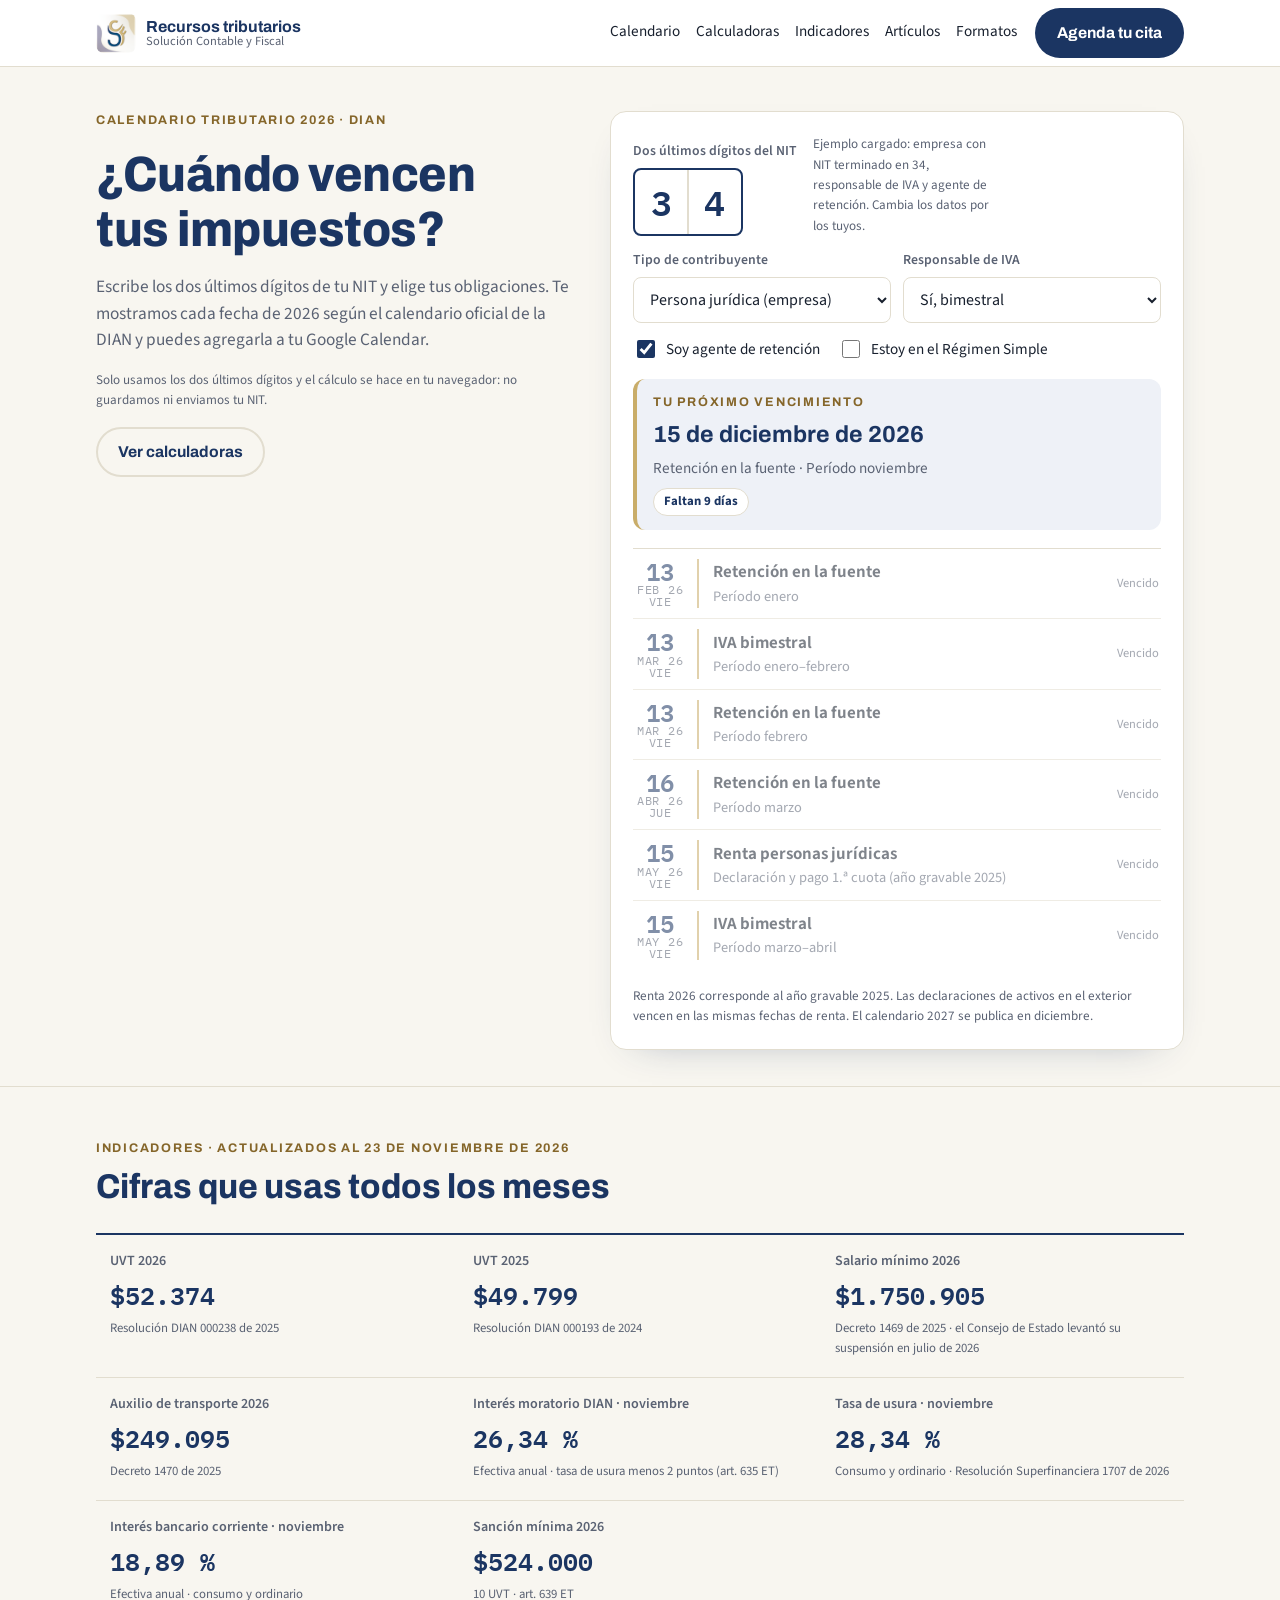
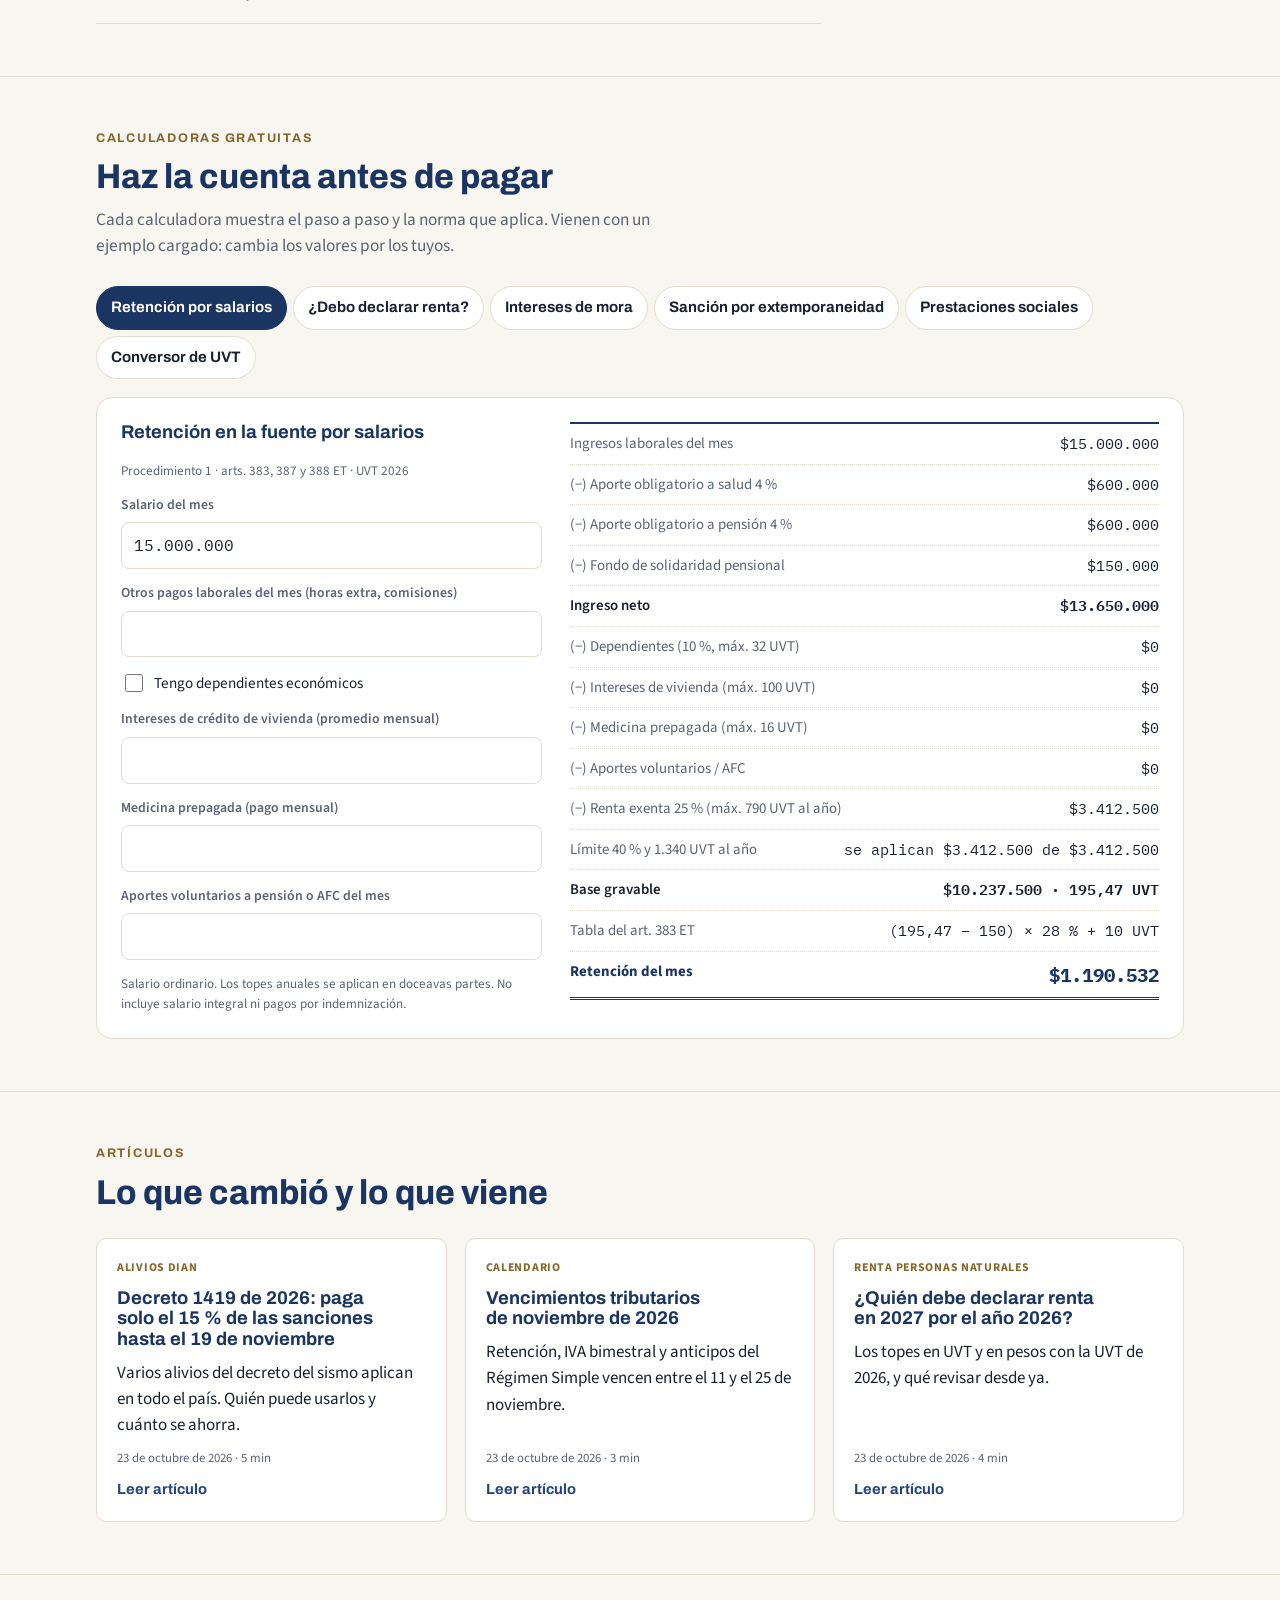
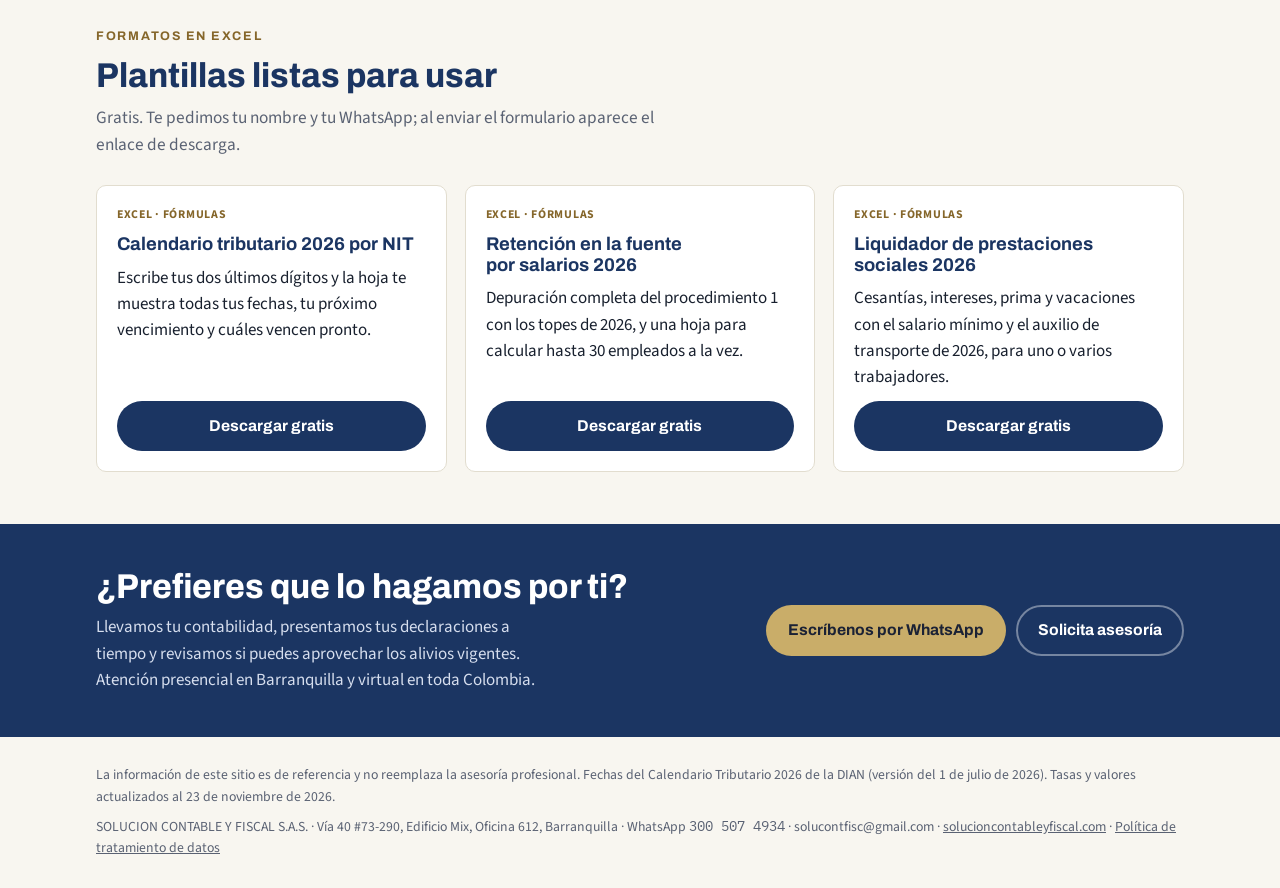
==== commit 838530d8: "Indicadores y calculadora con las tasas de noviembre; sin el Decreto 1419 vencido Interés moratorio " ====
--- a/index.html
+++ b/index.html
@@ -9,14 +9,14 @@
 <meta property="og:type" content="website"><meta property="og:title" content="Calendario tributario 2026 y calculadoras | Solución Contable y Fiscal"><meta property="og:description" content="Consulta tus fechas del calendario tributario 2026 con los dos últimos dígitos del NIT y usa calculadoras gratis de retención en la fuente, intereses de mora, sanciones y prestaciones sociales."><meta property="og:url" content="https://recursos.solucioncontableyfiscal.com/"><meta property="og:image" content="https://recursos.solucioncontableyfiscal.com/assets/logo-512.png"><meta property="og:locale" content="es_CO">
 <link rel="icon" href="assets/logo-32.png" sizes="32x32"><link rel="apple-touch-icon" href="assets/logo-192.png">
 <link rel="preconnect" href="https://fonts.googleapis.com"><link rel="preconnect" href="https://fonts.gstatic.com" crossorigin><link rel="stylesheet" href="https://fonts.googleapis.com/css2?family=Archivo:wdth,wght@75..125,600..800&family=IBM+Plex+Mono:wght@500;600&family=Source+Sans+3:wght@400;600;700&display=swap">
-<link rel="stylesheet" href="assets/site.css?v=1168be2a">
+<link rel="stylesheet" href="assets/site.css?v=c8549d72">
 <script type="application/ld+json">{"@context": "https://schema.org", "@type": "AccountingService", "name": "Solución Contable y Fiscal", "legalName": "SOLUCION CONTABLE Y FISCAL S.A.S.", "url": "https://solucioncontableyfiscal.com/", "telephone": "+57 300 507 4934", "email": "solucontfisc@gmail.com", "address": {"@type": "PostalAddress", "streetAddress": "Vía 40 #73-290, Edificio Mix, Oficina 612", "addressLocality": "Barranquilla", "addressRegion": "Atlántico", "postalCode": "080001", "addressCountry": "CO"}, "areaServed": "CO", "sameAs": ["https://www.instagram.com/soluconfis/", "https://www.facebook.com/solucioncontableyfiscal.co/", "https://www.tiktok.com/@solucin.contable1", "https://www.youtube.com/channel/UC9xpKEirltQN0SBlPLFSmeg"]}</script>
 </head>
 <body>
 <header class="top"><div class="wrap">
   <a class="brand" href="index.html"><img src="assets/logo-96.png" alt="Logo de Solución Contable y Fiscal" width="40" height="40"><span><b>Recursos tributarios</b><small>Solución Contable y Fiscal</small></span></a>
   <nav class="nav" aria-label="Secciones">
-    <a href="index.html#calendario">Calendario</a><a href="index.html#calculadoras">Calculadoras</a><a href="index.html#indicadores">Indicadores</a><a href="index.html#articulos">Artículos</a><a href="index.html#formatos">Formatos</a><a href="facturas-masivas-siigo.html">Facturas masivas Siigo</a>
+    <a href="index.html#calendario">Calendario</a><a href="index.html#calculadoras">Calculadoras</a><a href="index.html#indicadores">Indicadores</a><a href="index.html#articulos">Artículos</a><a href="index.html#formatos">Formatos</a>
   </nav>
   <a class="btn btn-primary" href="https://calendar.app.google/NaQe5qqNjgy27SrF7" target="_blank" rel="noopener">Agenda tu cita</a>
 </div></header>
@@ -27,7 +27,7 @@
     <h1>¿Cuándo vencen tus impuestos?</h1>
     <p class="lede">Escribe los dos últimos dígitos de tu NIT y elige tus obligaciones. Te mostramos cada fecha de 2026 según el calendario oficial de la DIAN y puedes agregarla a tu Google Calendar.</p>
     <p class="note">Solo usamos los dos últimos dígitos y el cálculo se hace en tu navegador: no guardamos ni enviamos tu NIT.</p>
-    <div class="checks"><a class="btn btn-ghost" href="#calculadoras">Ver calculadoras</a><a class="btn btn-ghost" href="articulos/decreto-1419-2026-alivios-dian.html">Alivios hasta el 19 de noviembre</a></div>
+    <div class="checks"><a class="btn btn-ghost" href="#calculadoras">Ver calculadoras</a></div>
   </div>
   <div class="cal-card">
     <form id="cal-form" class="cal-form" autocomplete="off">
@@ -54,17 +54,16 @@
 </div></section>
 
 <section class="section" id="indicadores"><div class="wrap">
-  <div class="sec-head"><span class="eyebrow">Indicadores · actualizados al 22 de octubre de 2026</span><h2>Cifras que usas todos los meses</h2></div>
+  <div class="sec-head"><span class="eyebrow">Indicadores · actualizados al 23 de noviembre de 2026</span><h2>Cifras que usas todos los meses</h2></div>
   <div class="ind-grid">
     <div class="ind"><span class="ind-k">UVT 2026</span><span class="ind-v">$52.374</span><span class="ind-s">Resolución DIAN 000238 de 2025</span></div>
     <div class="ind"><span class="ind-k">UVT 2025</span><span class="ind-v">$49.799</span><span class="ind-s">Resolución DIAN 000193 de 2024</span></div>
     <div class="ind"><span class="ind-k">Salario mínimo 2026</span><span class="ind-v">$1.750.905</span><span class="ind-s">Decreto 1469 de 2025 · el Consejo de Estado levantó su suspensión en julio de 2026</span></div>
     <div class="ind"><span class="ind-k">Auxilio de transporte 2026</span><span class="ind-v">$249.095</span><span class="ind-s">Decreto 1470 de 2025</span></div>
-    <div class="ind"><span class="ind-k">Interés moratorio DIAN · octubre</span><span class="ind-v">26,59 %</span><span class="ind-s">Efectiva anual · tasa de usura menos 2 puntos (art. 635 ET)</span></div>
-    <div class="ind"><span class="ind-k">Tasa de usura · octubre</span><span class="ind-v">28,59 %</span><span class="ind-s">Consumo y ordinario · Resolución Superfinanciera 1472 de 2026</span></div>
-    <div class="ind"><span class="ind-k">Interés bancario corriente · octubre</span><span class="ind-v">19,06 %</span><span class="ind-s">Efectiva anual · consumo y ordinario</span></div>
+    <div class="ind"><span class="ind-k">Interés moratorio DIAN · noviembre</span><span class="ind-v">26,34 %</span><span class="ind-s">Efectiva anual · tasa de usura menos 2 puntos (art. 635 ET)</span></div>
+    <div class="ind"><span class="ind-k">Tasa de usura · noviembre</span><span class="ind-v">28,34 %</span><span class="ind-s">Consumo y ordinario · Resolución Superfinanciera 1707 de 2026</span></div>
+    <div class="ind"><span class="ind-k">Interés bancario corriente · noviembre</span><span class="ind-v">18,89 %</span><span class="ind-s">Efectiva anual · consumo y ordinario</span></div>
     <div class="ind"><span class="ind-k">Sanción mínima 2026</span><span class="ind-v">$524.000</span><span class="ind-s">10 UVT · art. 639 ET</span></div>
-    <div class="ind"><span class="ind-k">Tasa especial Decreto 1419</span><span class="ind-v">4,5 %</span><span class="ind-s">Efectiva anual · solo para alivios pagados hasta el 19 de noviembre de 2026</span></div>
   </div>
 </div></section>
 
@@ -112,8 +111,8 @@
         <label class="field" for="mo-venc"><span>Fecha de vencimiento</span><input type="date" id="mo-venc" value="2026-07-24"></label>
         <label class="field" for="mo-pago"><span>Fecha de pago</span><input type="date" id="mo-pago" value="2026-10-23" data-today></label>
       </div>
-      <label class="field" for="mo-mes"><span>Mes del pago (define la tasa)</span><select id="mo-mes"><option value="2026-01">Enero 2026</option><option value="2026-02">Febrero 2026</option><option value="2026-03">Marzo 2026</option><option value="2026-04">Abril 2026</option><option value="2026-05">Mayo 2026</option><option value="2026-06">Junio 2026</option><option value="2026-07">Julio 2026</option><option value="2026-08">Agosto 2026</option><option value="2026-09">Septiembre 2026</option><option value="2026-10" selected>Octubre 2026</option></select></label>
-      <p class="src">Los intereses se calculan sobre el impuesto, no sobre las sanciones. La tasa de noviembre se publica a fin de mes.</p>
+      <label class="field" for="mo-mes"><span>Mes del pago (define la tasa)</span><select id="mo-mes"><option value="2026-01">Enero 2026</option><option value="2026-02">Febrero 2026</option><option value="2026-03">Marzo 2026</option><option value="2026-04">Abril 2026</option><option value="2026-05">Mayo 2026</option><option value="2026-06">Junio 2026</option><option value="2026-07">Julio 2026</option><option value="2026-08">Agosto 2026</option><option value="2026-09">Septiembre 2026</option><option value="2026-10">Octubre 2026</option><option value="2026-11" selected>Noviembre 2026</option></select></label>
+      <p class="src">Los intereses se calculan sobre el impuesto, no sobre las sanciones. La tasa de diciembre se publica a fin de mes.</p>
     </form>
     <div id="mo-res" aria-live="polite"></div>
   </div>
@@ -170,15 +169,6 @@
     <div class="card"><span class="tag">Excel · fórmulas</span><h3>Liquidador de prestaciones sociales 2026</h3><p>Cesantías, intereses, prima y vacaciones con el salario mínimo y el auxilio de transporte de 2026, para uno o varios trabajadores.</p><a class="btn btn-primary" href="https://forms.gle/CyQ64XtjGx3GynNW8" target="_blank" rel="noopener">Descargar gratis</a></div>
   </div>
 </div></section>
-
-<section class="section" id="siigo"><div class="wrap">
-  <a class="promo" href="facturas-masivas-siigo.html">
-    <span class="tag">Nuevo servicio</span>
-    <h2>Facturas masivas en Siigo</h2>
-    <p>Llevamos a Siigo, en bloque, las facturas electrónicas que tu empresa recibe en la DIAN, sin digitarlas una por una y sin duplicados.</p>
-    <span class="go">Conoce cómo funciona →</span>
-  </a>
-</div></section>
 </main>
 <section class="cta"><div class="wrap">
   <div><h2>¿Prefieres que lo hagamos por ti?</h2>
@@ -186,11 +176,11 @@
   <div class="btns"><a class="btn btn-gold" href="https://wa.me/573005074934" target="_blank" rel="noopener">Escríbenos por WhatsApp</a><a class="btn btn-ghost" href="https://forms.gle/e7yWGi6NWT7gZv5R6" target="_blank" rel="noopener">Solicita asesoría</a></div>
 </div></section>
 <footer class="foot"><div class="wrap">
-  <p>La información de este sitio es de referencia y no reemplaza la asesoría profesional. Fechas del Calendario Tributario 2026 de la DIAN (versión del 1 de julio de 2026). Tasas y valores actualizados al 22 de octubre de 2026.</p>
+  <p>La información de este sitio es de referencia y no reemplaza la asesoría profesional. Fechas del Calendario Tributario 2026 de la DIAN (versión del 1 de julio de 2026). Tasas y valores actualizados al 23 de noviembre de 2026.</p>
   <p>SOLUCION CONTABLE Y FISCAL S.A.S. · Vía 40 #73-290, Edificio Mix, Oficina 612, Barranquilla · WhatsApp <span class="num">300 507 4934</span> · solucontfisc@gmail.com · <a href="https://solucioncontableyfiscal.com/" target="_blank" rel="noopener">solucioncontableyfiscal.com</a> · <a href="politica-de-datos.html">Política de tratamiento de datos</a></p>
 </div></footer>
-<script src="assets/data.js?v=1168be2a"></script><script src="assets/calc.js?v=1168be2a"></script><script>(function(){var d=new Date(),s=d.getFullYear()+"-"+String(d.getMonth()+1).padStart(2,"0")+"-"+String(d.getDate()).padStart(2,"0");
+<script src="assets/data.js?v=c8549d72"></script><script src="assets/calc.js?v=c8549d72"></script><script>(function(){var d=new Date(),s=d.getFullYear()+"-"+String(d.getMonth()+1).padStart(2,"0")+"-"+String(d.getDate()).padStart(2,"0");
 document.querySelectorAll("input[data-today]").forEach(function(e){e.value=s;});
-var m=document.getElementById("mo-mes");if(m){var k=s.slice(0,7);var ok=[].some.call(m.options,function(o){return o.value===k;});if(ok)m.value=k;}})();</script><script src="assets/ui.js?v=1168be2a"></script>
+var m=document.getElementById("mo-mes");if(m){var k=s.slice(0,7);var ok=[].some.call(m.options,function(o){return o.value===k;});if(ok)m.value=k;}})();</script><script src="assets/ui.js?v=c8549d72"></script>
 </body>
 </html>
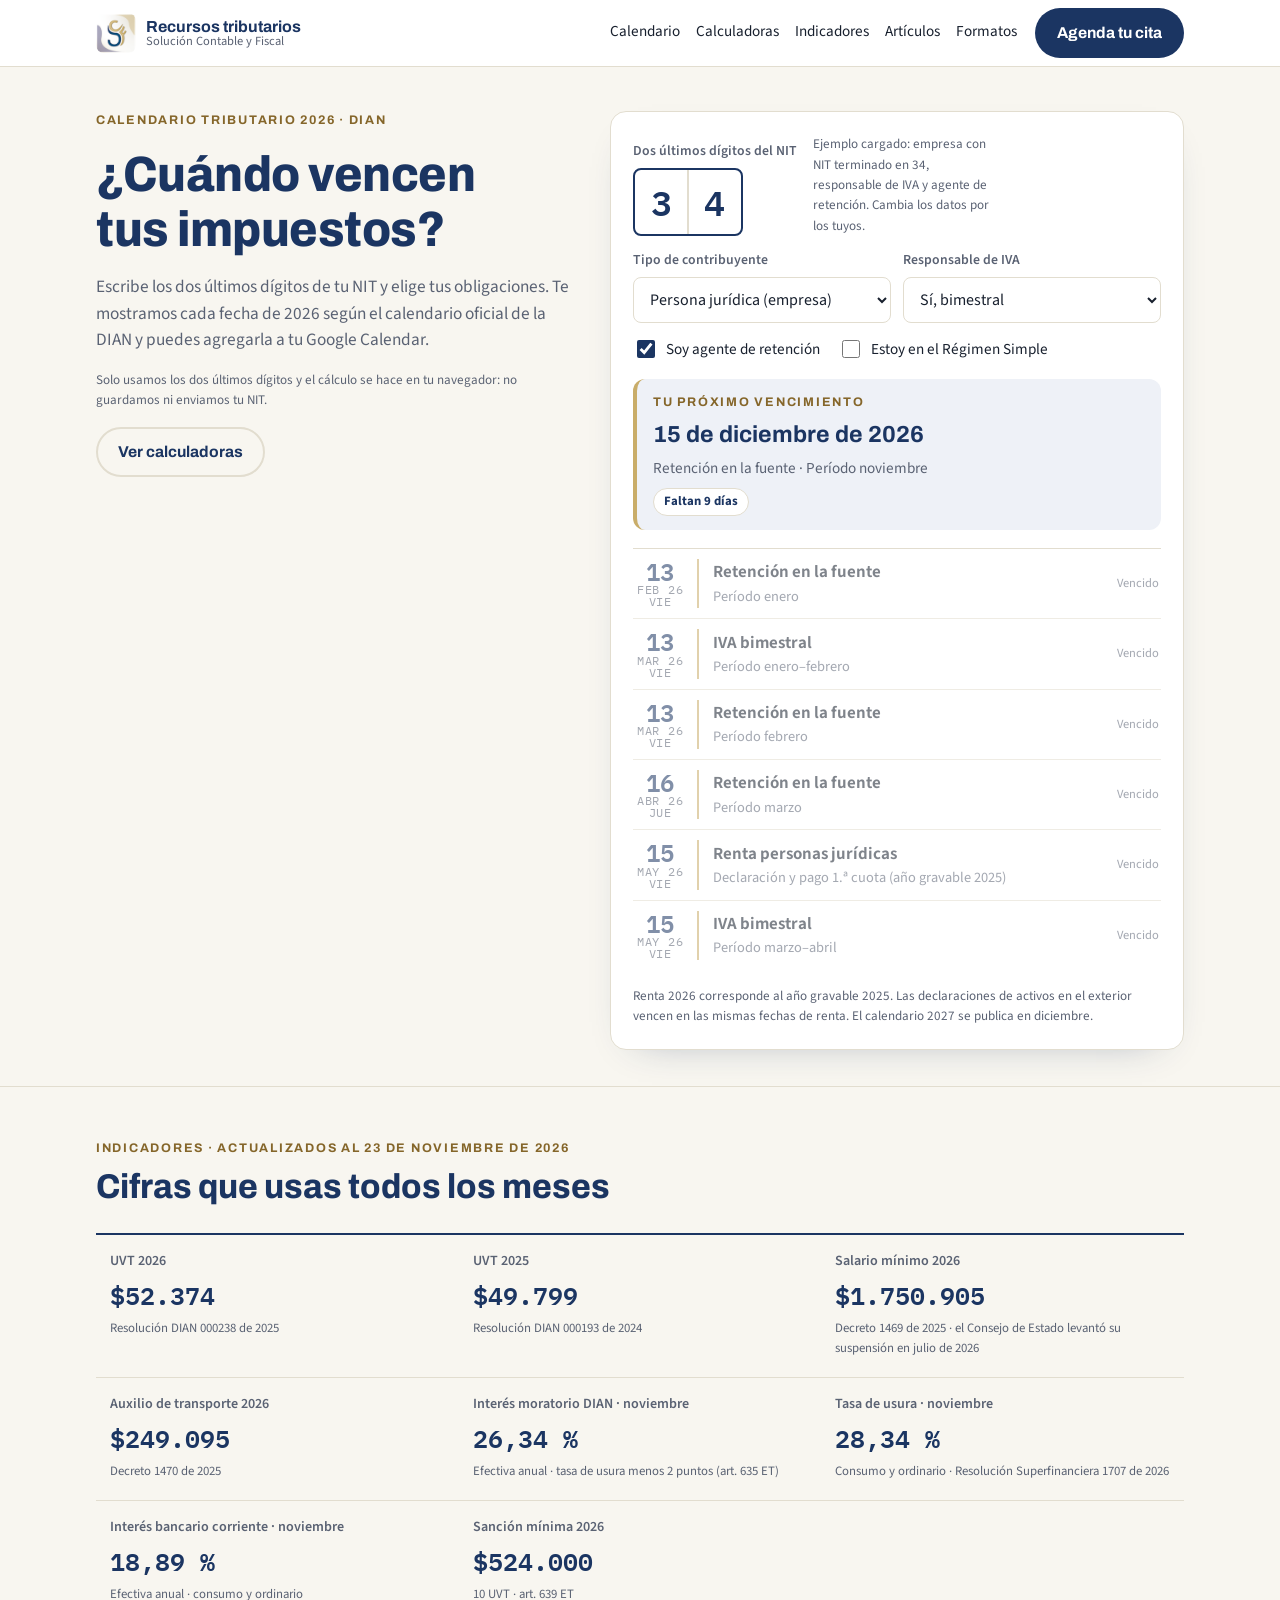
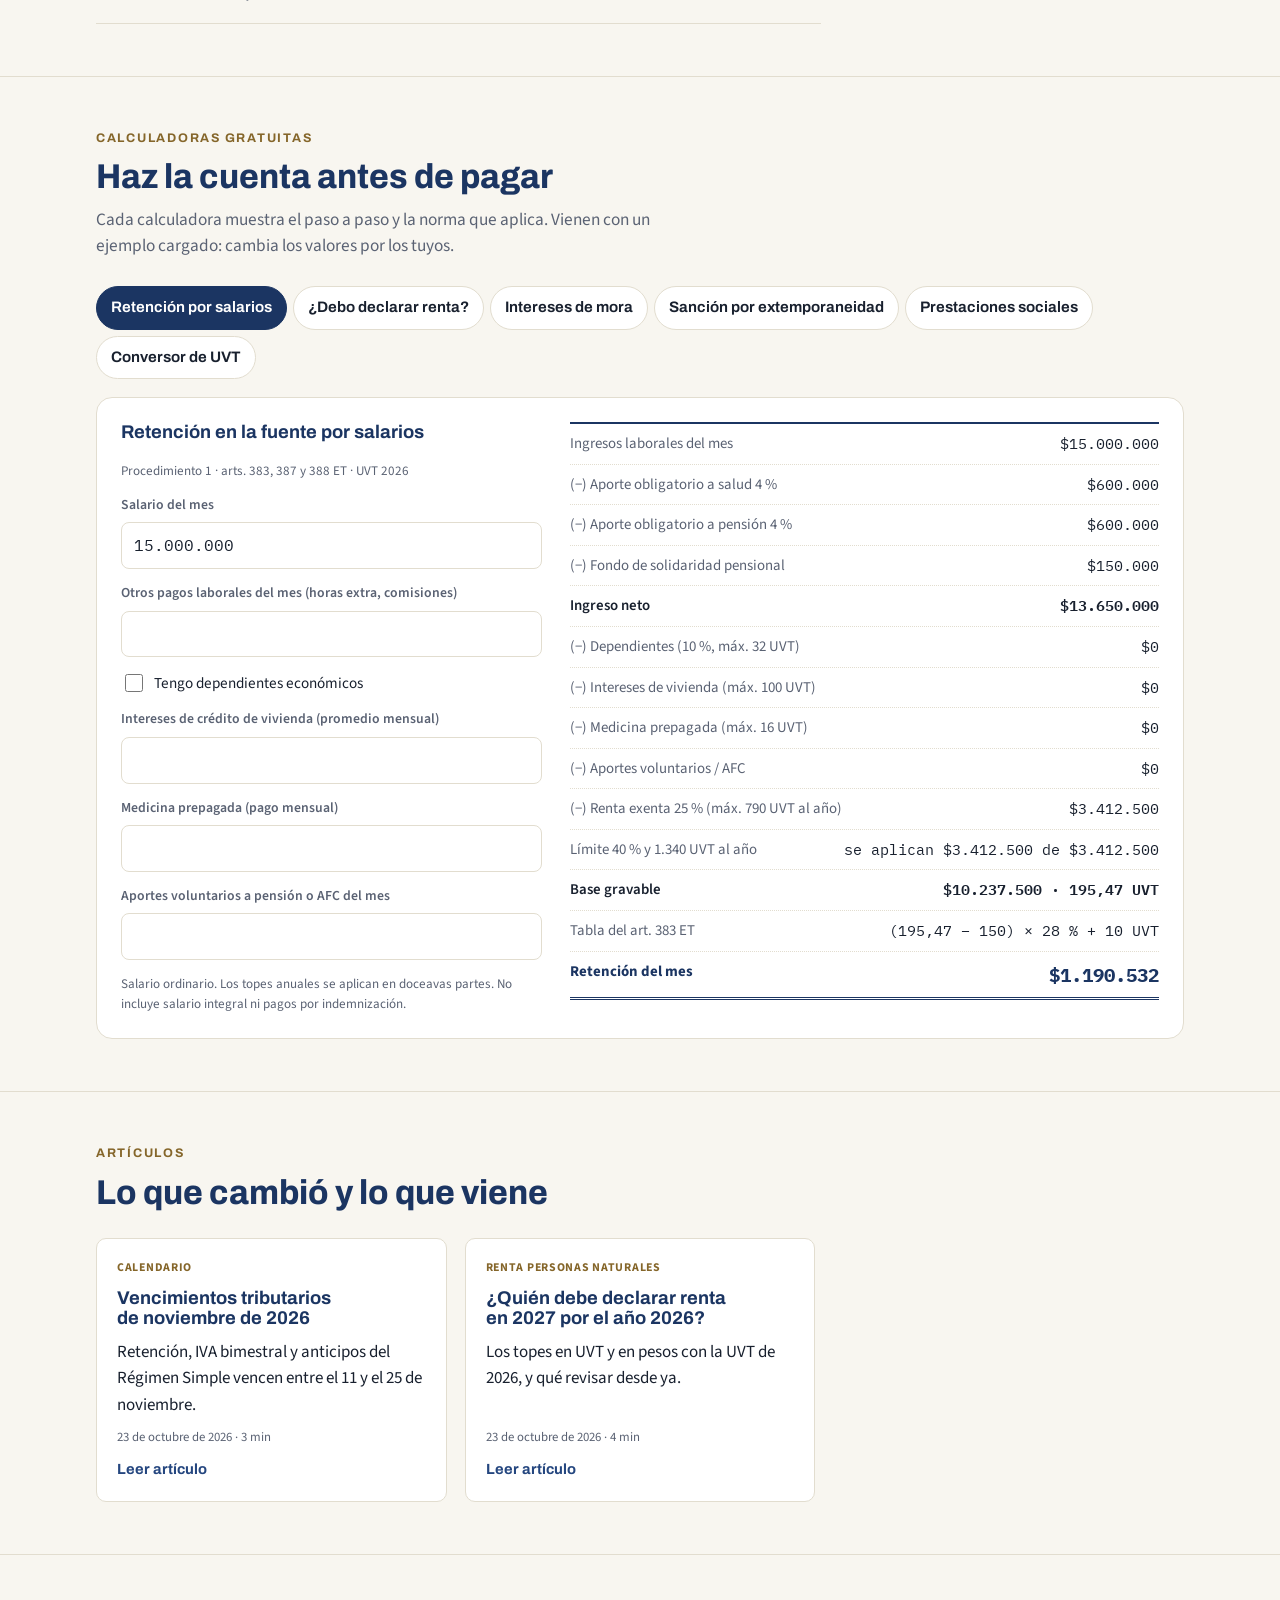
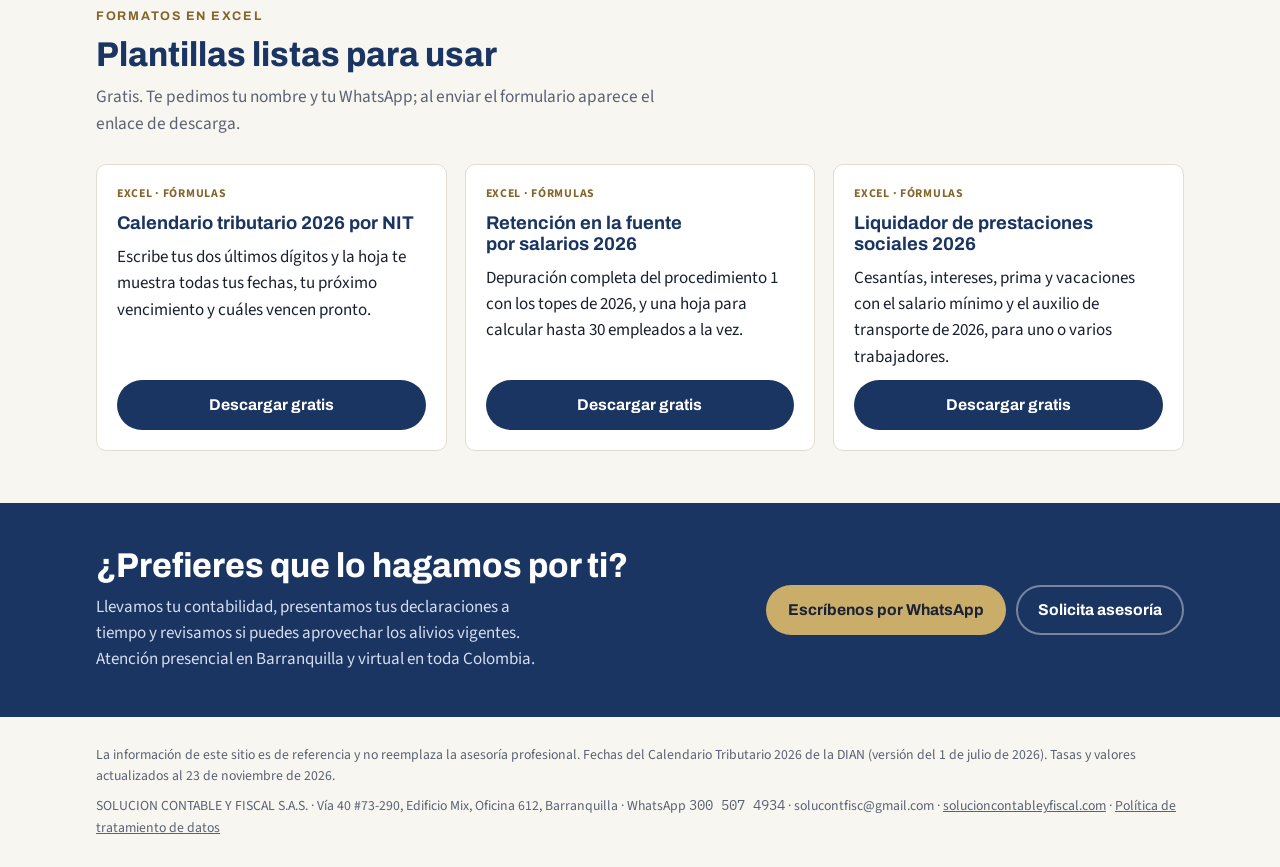
==== commit b7109cd8: "Remove outdated article link from index.html" ====
--- a/index.html
+++ b/index.html
@@ -155,7 +155,6 @@
 <section class="section" id="articulos"><div class="wrap">
   <div class="sec-head"><span class="eyebrow">Artículos</span><h2>Lo que cambió y lo que viene</h2></div>
   <div class="cards3">
-    <a class="card" href="articulos/decreto-1419-2026-alivios-dian.html"><span class="tag">Alivios DIAN</span><h3>Decreto 1419 de 2026: paga solo el 15 % de las sanciones hasta el 19 de noviembre</h3><p>Varios alivios del decreto del sismo aplican en todo el país. Quién puede usarlos y cuánto se ahorra.</p><span class="meta">23 de octubre de 2026 · 5 min</span><span class="go">Leer artículo</span></a>
     <a class="card" href="articulos/vencimientos-noviembre-2026.html"><span class="tag">Calendario</span><h3>Vencimientos tributarios de noviembre de 2026</h3><p>Retención, IVA bimestral y anticipos del Régimen Simple vencen entre el 11 y el 25 de noviembre.</p><span class="meta">23 de octubre de 2026 · 3 min</span><span class="go">Leer artículo</span></a>
     <a class="card" href="articulos/quien-debe-declarar-renta-2027.html"><span class="tag">Renta personas naturales</span><h3>¿Quién debe declarar renta en 2027 por el año 2026?</h3><p>Los topes en UVT y en pesos con la UVT de 2026, y qué revisar desde ya.</p><span class="meta">23 de octubre de 2026 · 4 min</span><span class="go">Leer artículo</span></a>
   </div>
